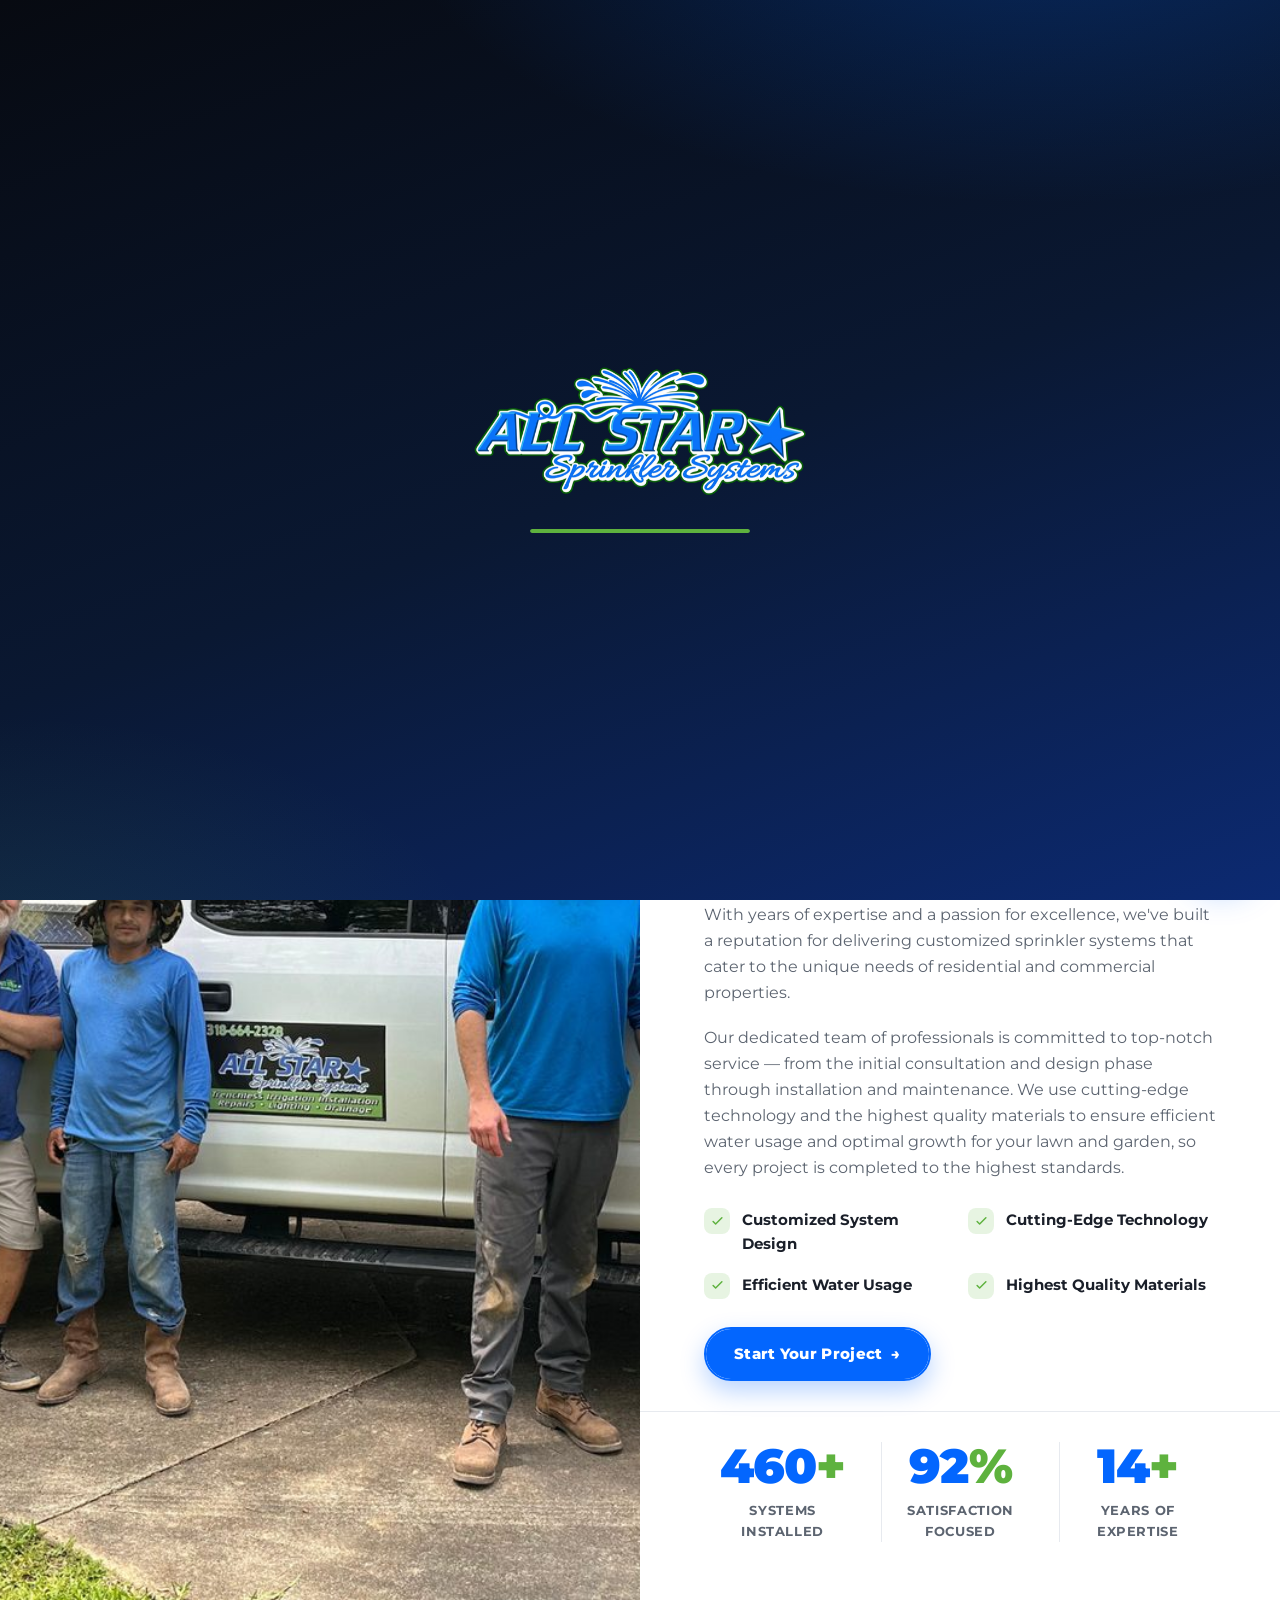
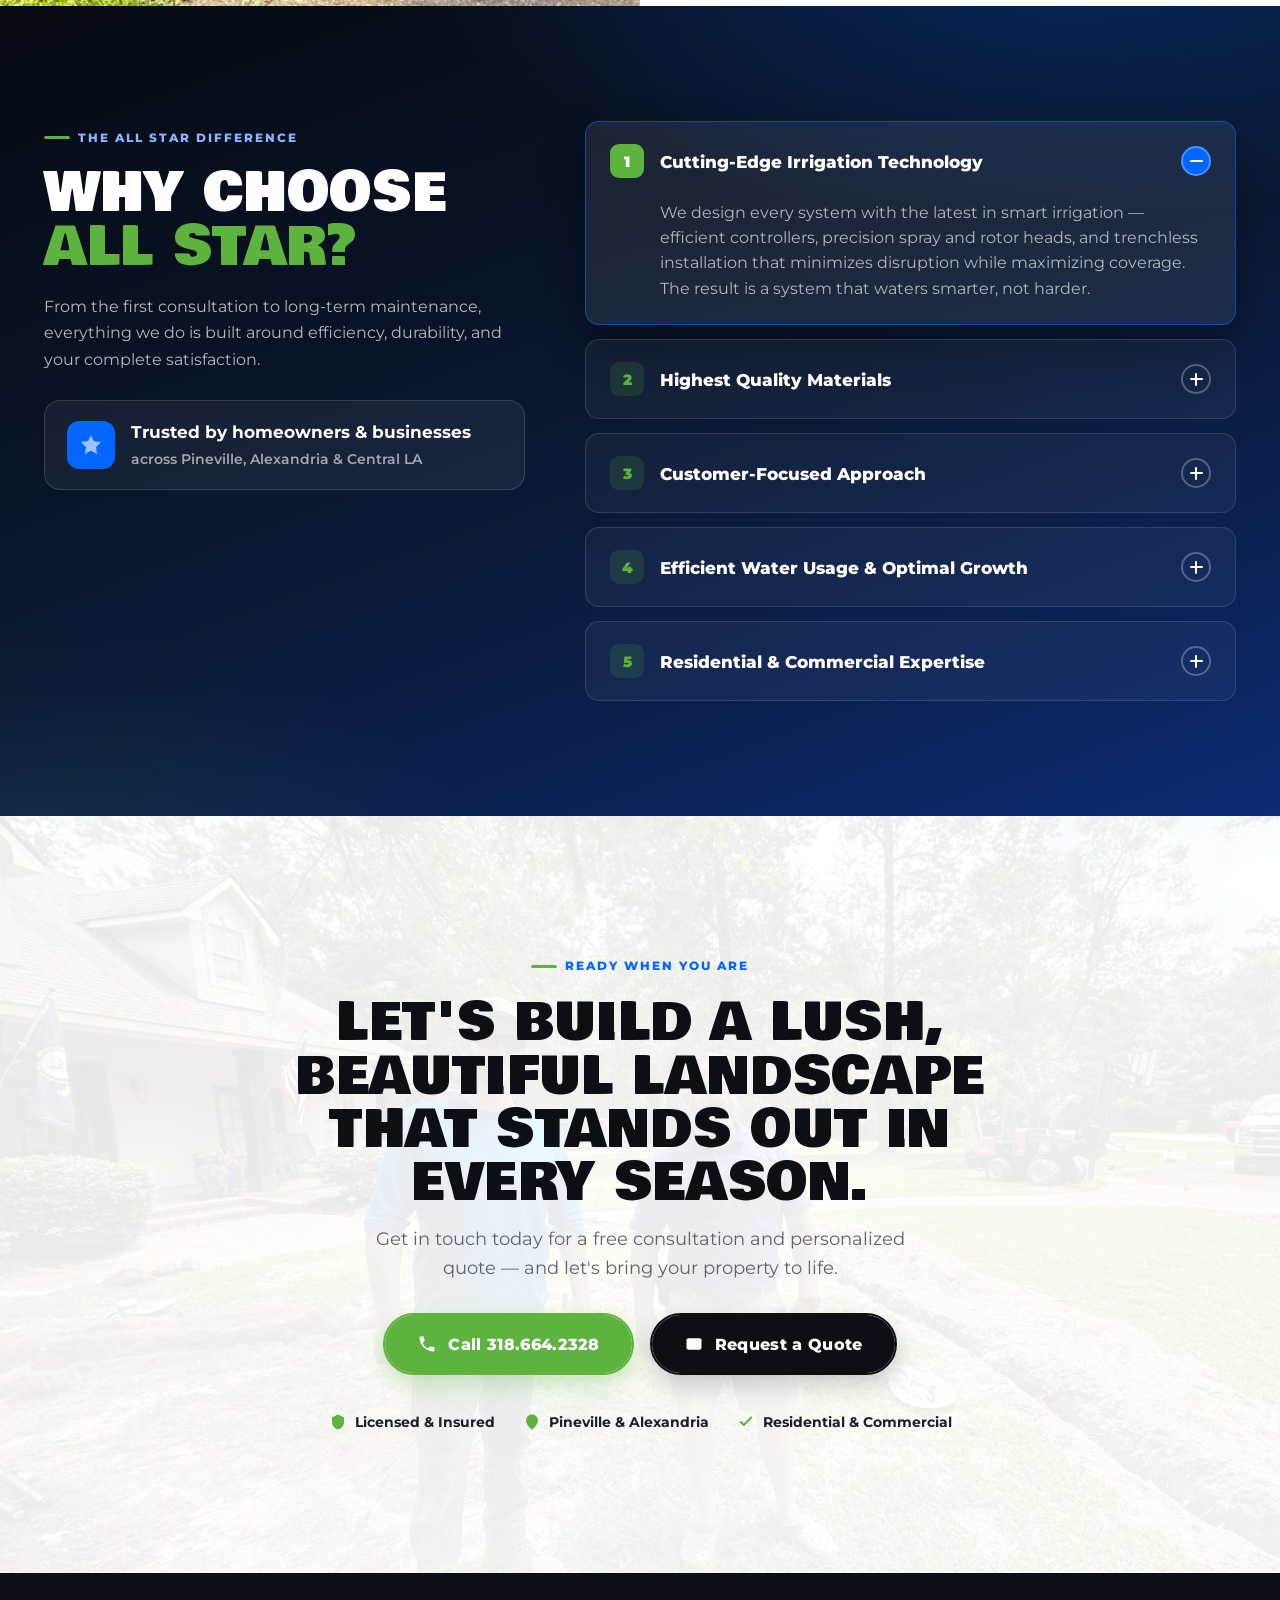
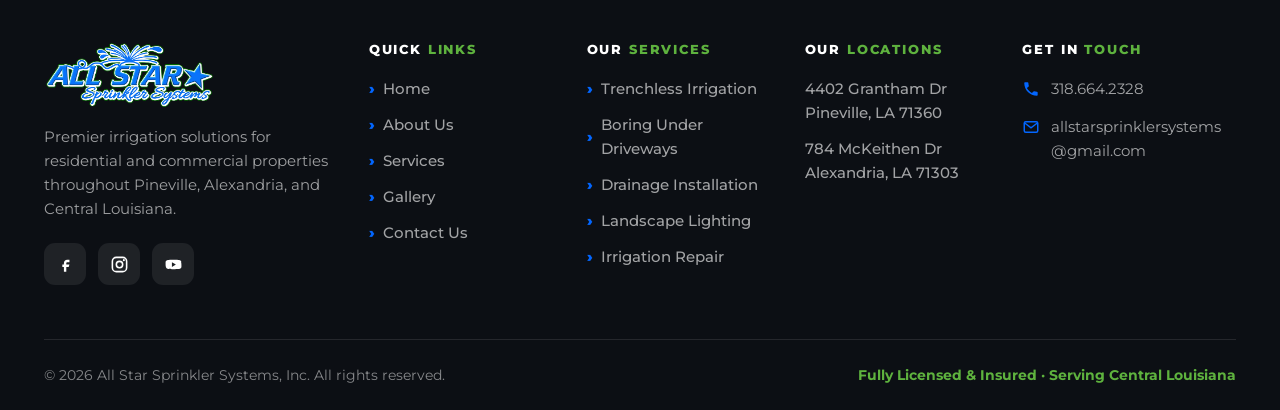
==== about.html @ b84631e8 "Split into multi-page site; add About, Gallery, Contact pages - Extract shared CSS/JS into styles.cs" ====
<!DOCTYPE html>
<html lang="en">
<head>
<script>document.documentElement.classList.add('js');try{var n=(performance.getEntriesByType&&performance.getEntriesByType('navigation')[0])||{};var t=n.type||'navigate';var s=sessionStorage.getItem('asss_seen');sessionStorage.setItem('asss_seen','1');if(s&&t!=='reload'){document.documentElement.classList.add('no-preloader','entered');}}catch(e){}</script>
<meta charset="UTF-8">
<meta name="viewport" content="width=device-width, initial-scale=1.0">
<title>About Us | All Star Sprinkler Systems, Inc.</title>
<meta name="description" content="Learn about All Star Sprinkler Systems, Inc. — your trusted local partner for premier irrigation, drainage, and landscape lighting in Pineville & Alexandria, Louisiana.">
<link rel="preconnect" href="https://fonts.googleapis.com">
<link rel="preconnect" href="https://fonts.gstatic.com" crossorigin>
<link href="https://fonts.googleapis.com/css2?family=Bowlby+One&family=Montserrat:ital,wght@0,400;0,500;0,600;0,700;0,800;0,900&display=swap" rel="stylesheet">
<link rel="stylesheet" href="styles.css">
</head>
<body>

<!-- ========================= PRELOADER ========================= -->
<div class="preloader" id="preloader" role="status" aria-label="Loading">
  <img src="images/logo.png" alt="All Star Sprinkler Systems" class="preloader-logo">
  <div class="preloader-bar" aria-hidden="true"><span></span></div>
</div>

<!-- ========================= HEADER ========================= -->
<header id="header">
  <!-- Utility top bar -->
  <div class="topbar">
    <div class="topbar-inner">
      <a href="index.html#faqs" class="tb-link">FAQs</a>
      <a href="contact.html" class="tb-link">Request a Quote</a>
      <a href="contact.html" class="tb-link">Contact</a>
      <span class="tb-sep"></span>
      <a href="mailto:allstarsprinklersystems@gmail.com" class="tb-mail">
        <svg viewBox="0 0 24 24" fill="none" aria-hidden="true"><rect x="3" y="5" width="18" height="14" rx="2" stroke="currentColor" stroke-width="2"/><path d="m4 7 8 6 8-6" stroke="currentColor" stroke-width="2" stroke-linecap="round"/></svg>
        Email Us
      </a>
      <a href="tel:13186642328" class="tb-phone">
        <svg viewBox="0 0 24 24" fill="none" aria-hidden="true"><path d="M6.6 10.8c1.4 2.8 3.8 5.1 6.6 6.6l2.2-2.2c.3-.3.7-.4 1-.2 1.1.4 2.3.6 3.5.6.6 0 1 .4 1 1V20c0 .6-.4 1-1 1C10.6 21 3 13.4 3 4c0-.6.4-1 1-1h3.5c.6 0 1 .4 1 1 0 1.2.2 2.4.6 3.5.1.4 0 .8-.2 1l-2.3 2.3Z" fill="currentColor"/></svg>
        318.664.2328
      </a>
    </div>
  </div>
  <!-- Main nav bar -->
  <div class="nav">
    <a href="/" class="logo" aria-label="All Star Sprinkler Systems home">
      <img src="images/logo.png" alt="All Star Sprinkler Systems, Inc." class="logo-img">
    </a>
    <nav class="center" id="primaryNav">
      <div class="nav-panel-head">
        <img src="images/logo.png" class="np-logo" alt="All Star Sprinkler Systems, Inc.">
        <button class="nav-close" id="navClose" aria-label="Close menu">
          <svg viewBox="0 0 24 24" fill="none"><path d="M6 6l12 12M18 6 6 18" stroke="currentColor" stroke-width="2.4" stroke-linecap="round"/></svg>
        </button>
      </div>
      <a href="/">Home</a>
      <a href="about.html" class="active">About Us</a>
      <div class="has-dropdown">
        <a href="index.html#services" class="drop-toggle">Services
          <svg class="chev" viewBox="0 0 24 24" fill="none" aria-hidden="true"><path d="m6 9 6 6 6-6" stroke="currentColor" stroke-width="2.4" stroke-linecap="round" stroke-linejoin="round"/></svg>
        </a>
        <!-- Full-width mega menu -->
        <div class="mega">
          <div class="mega-inner">
            <div class="mega-intro">
              <span class="mega-eyebrow">Our Services</span>
              <h4>Complete irrigation &amp; landscape solutions</h4>
              <p>Trenchless installs, drainage, lighting, and repairs — designed, installed, and maintained by one dedicated local team.</p>
              <a href="contact.html" class="btn btn-green">Get a Free Quote <span class="arrow">→</span></a>
              <div class="mega-trust">
                <span><svg viewBox="0 0 24 24" fill="none"><path d="M12 2 4 6v6c0 5 3.4 8.5 8 10 4.6-1.5 8-5 8-10V6l-8-4Z" fill="currentColor"/><path d="m9 12 2 2 4-4" stroke="#fff" stroke-width="2" stroke-linecap="round" stroke-linejoin="round"/></svg> Fully Licensed &amp; Insured</span>
                <span><svg viewBox="0 0 24 24" fill="none"><path d="m5 12 4 4 10-10" stroke="currentColor" stroke-width="2.6" stroke-linecap="round" stroke-linejoin="round"/></svg> Residential &amp; Commercial</span>
              </div>
            </div>
            <div class="mega-list">
              <a class="mega-item is-active" href="index.html#svc-boring" data-i="0">
                <span class="mi-ic"><svg viewBox="0 0 24 24" fill="none"><path d="M3 12h4l2-7 3 14 2-7h7" stroke="currentColor" stroke-width="2.2" stroke-linecap="round" stroke-linejoin="round"/></svg></span>
                <span class="mi-tx"><b>Boring Under Sidewalks / Driveways</b><small>Directional boring beneath hardscapes</small></span>
                <span class="mi-go">→</span>
              </a>
              <a class="mega-item" href="index.html#svc-drainage" data-i="1">
                <span class="mi-ic"><svg viewBox="0 0 24 24" fill="none"><path d="M4 14c0-3 3-5 8-12 5 7 8 9 8 12a8 8 0 0 1-16 0Z" fill="currentColor"/></svg></span>
                <span class="mi-tx"><b>Drainage Installation</b><small>French drains &amp; surface drainage</small></span>
                <span class="mi-go">→</span>
              </a>
              <a class="mega-item" href="index.html#svc-lighting" data-i="2">
                <span class="mi-ic"><svg viewBox="0 0 24 24" fill="none"><circle cx="12" cy="12" r="4" fill="currentColor"/><path d="M12 2v3M12 19v3M2 12h3M19 12h3M5 5l2 2M17 17l2 2M19 5l-2 2M7 17l-2 2" stroke="currentColor" stroke-width="2" stroke-linecap="round"/></svg></span>
                <span class="mi-tx"><b>Landscape Lighting</b><small>Elegant, energy-efficient lighting</small></span>
                <span class="mi-go">→</span>
              </a>
              <a class="mega-item" href="index.html#svc-trenchless" data-i="3">
                <span class="mi-ic"><svg viewBox="0 0 24 24" fill="none"><path d="M12 2c-.6 0-1 .4-1.2.9C9 8.5 4 10.5 4 15.5 4 19.6 7.6 23 12 23s8-3.4 8-7.5C20 10.5 15 8.5 13.2 2.9 13 2.4 12.6 2 12 2Z" fill="currentColor"/></svg></span>
                <span class="mi-tx"><b>Irrigation Installation — Trenchless</b><small>Full sprinkler systems, minimal disruption</small></span>
                <span class="mi-go">→</span>
              </a>
              <a class="mega-item" href="index.html#svc-repair" data-i="4">
                <span class="mi-ic"><svg viewBox="0 0 24 24" fill="none"><path d="M14.7 6.3a4 4 0 0 0-5.6 5.6l-6 6 1.4 1.4 6-6a4 4 0 0 0 5.6-5.6l-2.5 2.5-1.9-1.9 2.5-2.5Z" fill="currentColor"/><path d="m15 15 5 5" stroke="currentColor" stroke-width="2" stroke-linecap="round"/></svg></span>
                <span class="mi-tx"><b>Irrigation Repair</b><small>Leaks, heads, controllers &amp; coverage</small></span>
                <span class="mi-go">→</span>
              </a>
            </div>
            <div class="mega-media">
              <a class="mega-card is-active" href="index.html#svc-boring" data-i="0"><img src="images/15.jpg" alt="Directional boring machine at work" loading="lazy"><span class="mm-cap"><b>Boring Under Sidewalks / Driveways</b><span>View service →</span></span></a>
              <a class="mega-card" href="index.html#svc-drainage" data-i="1"><img src="images/7.jpg" alt="Drainage line installation" loading="lazy"><span class="mm-cap"><b>Drainage Installation</b><span>View service →</span></span></a>
              <a class="mega-card" href="index.html#svc-lighting" data-i="2"><img src="images/9.jpg" alt="Finished landscape" loading="lazy"><span class="mm-cap"><b>Landscape Lighting</b><span>View service →</span></span></a>
              <a class="mega-card" href="index.html#svc-trenchless" data-i="3"><img src="images/13.jpg" alt="Trenchless irrigation install" loading="lazy"><span class="mm-cap"><b>Irrigation Installation — Trenchless</b><span>View service →</span></span></a>
              <a class="mega-card" href="index.html#svc-repair" data-i="4"><img src="images/1.jpg" alt="Irrigation system repair" loading="lazy"><span class="mm-cap"><b>Irrigation Repair</b><span>View service →</span></span></a>
            </div>
          </div>
        </div>
      </div>
      <a href="gallery.html">Gallery</a>
      <a href="contact.html">Contact Us</a>
      <a href="contact.html" class="nav-menu-cta">Get a Quote →</a>
    </nav>
    <div class="nav-cta">
      <a href="https://www.facebook.com/" target="_blank" rel="noopener" class="nav-mini nav-mini-fb" aria-label="Facebook">
        <svg viewBox="0 0 24 24" fill="currentColor"><path d="M14 9h3V6h-3c-2.2 0-4 1.8-4 4v2H8v3h2v6h3v-6h3l1-3h-4v-2c0-.6.4-1 1-1Z"/></svg>
      </a>
      <a href="contact.html" class="btn btn-green">Get a Quote</a>
      <button class="burger" id="burger" aria-label="Toggle menu"><span></span><span></span><span></span></button>
    </div>
  </div>
  <div class="nav-overlay" id="navOverlay" aria-hidden="true"></div>
</header>


<!-- ========================= PAGE HERO ========================= -->
<section class="page-hero">
  <div class="wrap">
    <span class="hero-eyebrow">Who We Are</span>
    <h1>ABOUT ALL STAR</h1>
    <p>Your trusted local partner for premier irrigation, drainage, and landscape lighting across Central Louisiana.</p>
  </div>
</section>

<!-- ========================= STORY ========================= -->
<section class="about" id="about">
  <div class="about-split">
    <div class="about-media reveal">
      <img src="images/2-2.jpg" alt="The All Star Sprinkler Systems team and service truck">
    </div>
    <div class="about-copy reveal">
      <span class="eyebrow">Our Story</span>
      <h2>Built on expertise, driven by a passion for excellence</h2>
      <p>Welcome to <strong>All Star Sprinkler Systems, Inc.</strong>, your trusted partner for premier irrigation solutions in Pineville, Louisiana. With years of expertise and a passion for excellence, we've built a reputation for delivering customized sprinkler systems that cater to the unique needs of residential and commercial properties.</p>
      <p>Our dedicated team of professionals is committed to top-notch service — from the initial consultation and design phase through installation and maintenance. We use cutting-edge technology and the highest quality materials to ensure efficient water usage and optimal growth for your lawn and garden, so every project is completed to the highest standards.</p>
      <div class="about-feats">
        <div class="f"><span class="ck"><svg viewBox="0 0 24 24" fill="none"><path d="m5 12 4 4 10-10" stroke="currentColor" stroke-width="2.4" stroke-linecap="round" stroke-linejoin="round"/></svg></span><span>Customized System Design</span></div>
        <div class="f"><span class="ck"><svg viewBox="0 0 24 24" fill="none"><path d="m5 12 4 4 10-10" stroke="currentColor" stroke-width="2.4" stroke-linecap="round" stroke-linejoin="round"/></svg></span><span>Cutting-Edge Technology</span></div>
        <div class="f"><span class="ck"><svg viewBox="0 0 24 24" fill="none"><path d="m5 12 4 4 10-10" stroke="currentColor" stroke-width="2.4" stroke-linecap="round" stroke-linejoin="round"/></svg></span><span>Efficient Water Usage</span></div>
        <div class="f"><span class="ck"><svg viewBox="0 0 24 24" fill="none"><path d="m5 12 4 4 10-10" stroke="currentColor" stroke-width="2.4" stroke-linecap="round" stroke-linejoin="round"/></svg></span><span>Highest Quality Materials</span></div>
      </div>
      <a href="contact.html" class="btn btn-blue">Start Your Project <span class="arrow">→</span></a>
    </div>
    <div class="about-stats reveal">
      <div class="stat"><div class="n" data-count="500"><span>+</span></div><div class="l">Systems Installed</div></div>
      <div class="stat"><div class="n" data-count="100"><span>%</span></div><div class="l">Satisfaction Focused</div></div>
      <div class="stat"><div class="n" data-count="15"><span>+</span></div><div class="l">Years of Expertise</div></div>
    </div>
  </div>
</section>

<!-- ========================= WHY CHOOSE US ========================= -->
<section class="why section-dark" id="faqs">
  <div class="wrap why-grid">
    <div class="why-left reveal">
      <span class="eyebrow">The All Star Difference</span>
      <h2>WHY CHOOSE <span class="hl">ALL STAR?</span></h2>
      <p>From the first consultation to long-term maintenance, everything we do is built around efficiency, durability, and your complete satisfaction.</p>
      <div class="why-badge">
        <span class="ic" aria-hidden="true"><svg viewBox="0 0 24 24" fill="none"><path d="m12 2 2.9 6.3L22 9.3l-5 4.9 1.2 7L12 17.8 5.8 21l1.2-7-5-4.9 7.1-1L12 2Z" fill="currentColor"/></svg></span>
        <div><b>Trusted by homeowners &amp; businesses</b><span>across Pineville, Alexandria &amp; Central LA</span></div>
      </div>
    </div>
    <div class="acc">
      <div class="acc-item active">
        <button class="acc-q"><span class="qn">1</span> Cutting-Edge Irrigation Technology <span class="plus" aria-hidden="true"></span></button>
        <div class="acc-a"><div class="acc-a-inner">We design every system with the latest in smart irrigation — efficient controllers, precision spray and rotor heads, and trenchless installation that minimizes disruption while maximizing coverage. The result is a system that waters smarter, not harder.</div></div>
      </div>
      <div class="acc-item">
        <button class="acc-q"><span class="qn">2</span> Highest Quality Materials <span class="plus" aria-hidden="true"></span></button>
        <div class="acc-a"><div class="acc-a-inner">We never cut corners on components. From durable piping to commercial-grade heads and valves, we use only the highest quality materials so your system delivers reliable, efficient performance season after season.</div></div>
      </div>
      <div class="acc-item">
        <button class="acc-q"><span class="qn">3</span> Customer-Focused Approach <span class="plus" aria-hidden="true"></span></button>
        <div class="acc-a"><div class="acc-a-inner">Our customer-focused approach guarantees every project is completed to the highest standards. We listen first, design around your property's unique needs, and stay with you from consultation and design through installation and ongoing maintenance.</div></div>
      </div>
      <div class="acc-item">
        <button class="acc-q"><span class="qn">4</span> Efficient Water Usage &amp; Optimal Growth <span class="plus" aria-hidden="true"></span></button>
        <div class="acc-a"><div class="acc-a-inner">A healthy, vibrant landscape starts with water delivered exactly where and when it's needed. Our designs optimize water usage to promote optimal growth for your lawn and garden — saving water and keeping your landscape lush.</div></div>
      </div>
      <div class="acc-item">
        <button class="acc-q"><span class="qn">5</span> Residential &amp; Commercial Expertise <span class="plus" aria-hidden="true"></span></button>
        <div class="acc-a"><div class="acc-a-inner">Whether it's a backyard or a large commercial property, our team has the experience to scale. We deliver customized sprinkler systems built to the unique demands of each project, large or small.</div></div>
      </div>
    </div>
  </div>
</section>

<!-- ========================= CTA ========================= -->
<section class="cta" id="contact">
  <div class="wrap">
    <div class="cta-inner reveal">
      <span class="eyebrow">Ready When You Are</span>
      <h2>Let's build a lush, beautiful landscape that stands out in every season.</h2>
      <p>Get in touch today for a free consultation and personalized quote — and let's bring your property to life.</p>
      <div class="cta-actions">
        <a href="tel:13186642328" class="btn btn-green btn-lg">
          <svg viewBox="0 0 24 24" fill="none" aria-hidden="true"><path d="M6.6 10.8c1.4 2.8 3.8 5.1 6.6 6.6l2.2-2.2c.3-.3.7-.4 1-.2 1.1.4 2.3.6 3.5.6.6 0 1 .4 1 1V20c0 .6-.4 1-1 1C10.6 21 3 13.4 3 4c0-.6.4-1 1-1h3.5c.6 0 1 .4 1 1 0 1.2.2 2.4.6 3.5.1.4 0 .8-.2 1l-2.3 2.3Z" fill="currentColor"/></svg>
          Call 318.664.2328
        </a>
        <a href="contact.html" class="btn btn-dark btn-lg">
          <svg viewBox="0 0 24 24" fill="none" aria-hidden="true"><rect x="3" y="5" width="18" height="14" rx="2.5" fill="currentColor"/><path d="m4 7 8 6 8-6" stroke="#fff" stroke-width="1.8" stroke-linecap="round" stroke-linejoin="round"/></svg>
          Request a Quote
        </a>
      </div>
      <div class="cta-trust">
        <span><svg viewBox="0 0 24 24" fill="none"><path d="M12 2 4 6v6c0 5 3.4 8.5 8 10 4.6-1.5 8-5 8-10V6l-8-4Z" fill="currentColor"/></svg> Licensed &amp; Insured</span>
        <span><svg viewBox="0 0 24 24" fill="none"><path d="M12 2C7.6 2 4 5.6 4 10c0 5.5 7 11.5 7.3 11.8.4.3.9.3 1.3 0C13 21.5 20 15.5 20 10c0-4.4-3.6-8-8-8Z" fill="currentColor"/></svg> Pineville &amp; Alexandria</span>
        <span><svg viewBox="0 0 24 24" fill="none"><path d="m5 12 4 4 10-10" stroke="currentColor" stroke-width="2.6" stroke-linecap="round" stroke-linejoin="round"/></svg> Residential &amp; Commercial</span>
      </div>
    </div>
  </div>
</section>


<!-- ========================= FOOTER ========================= -->
<footer>
  <div class="wrap">
    <div class="foot-grid">
      <div class="foot-brand">
        <a href="/" class="logo">
          <img src="images/logo.png" alt="All Star Sprinkler Systems, Inc." class="logo-img">
        </a>
        <p>Premier irrigation solutions for residential and commercial properties throughout Pineville, Alexandria, and Central Louisiana.</p>
        <div class="foot-social">
          <a href="https://www.facebook.com/" target="_blank" rel="noopener" aria-label="Facebook"><svg viewBox="0 0 24 24" fill="currentColor"><path d="M14 9h3V6h-3c-2.2 0-4 1.8-4 4v2H8v3h2v6h3v-6h3l1-3h-4v-2c0-.6.4-1 1-1Z"/></svg></a>
          <a href="index.html#" aria-label="Instagram"><svg viewBox="0 0 24 24" fill="none"><rect x="3" y="3" width="18" height="18" rx="5" stroke="currentColor" stroke-width="2"/><circle cx="12" cy="12" r="4" stroke="currentColor" stroke-width="2"/><circle cx="17.5" cy="6.5" r="1.3" fill="currentColor"/></svg></a>
          <a href="index.html#" aria-label="YouTube"><svg viewBox="0 0 24 24" fill="currentColor"><path d="M22 8.5a3 3 0 0 0-2-2C18 6 12 6 12 6s-6 0-8 .5a3 3 0 0 0-2 2C2 10 2 12 2 12s0 2 .5 3.5a3 3 0 0 0 2 2C6 18 12 18 12 18s6 0 8-.5a3 3 0 0 0 2-2C22 14 22 12 22 12s0-2-.5-3.5ZM10 15V9l5 3-5 3Z"/></svg></a>
        </div>
      </div>
      <div>
        <h4>Quick <span>Links</span></h4>
        <nav class="foot-links">
          <a href="/">Home</a>
          <a href="about.html">About Us</a>
          <a href="index.html#services">Services</a>
          <a href="gallery.html">Gallery</a>
          <a href="contact.html">Contact Us</a>
        </nav>
      </div>
      <div>
        <h4>Our <span>Services</span></h4>
        <nav class="foot-links">
          <a href="index.html#services">Trenchless Irrigation</a>
          <a href="index.html#services">Boring Under Driveways</a>
          <a href="index.html#services">Drainage Installation</a>
          <a href="index.html#services">Landscape Lighting</a>
          <a href="index.html#services">Irrigation Repair</a>
        </nav>
      </div>
      <div>
        <h4>Our <span>Locations</span></h4>
        <ul class="foot-links">
          <li>4402 Grantham Dr<br>Pineville, LA 71360</li>
          <li>784 McKeithen Dr<br>Alexandria, LA 71303</li>
        </ul>
      </div>
      <div>
        <h4>Get In <span>Touch</span></h4>
        <ul class="foot-contact">
          <li><svg viewBox="0 0 24 24" fill="none"><path d="M6.6 10.8c1.4 2.8 3.8 5.1 6.6 6.6l2.2-2.2c.3-.3.7-.4 1-.2 1.1.4 2.3.6 3.5.6.6 0 1 .4 1 1V20c0 .6-.4 1-1 1C10.6 21 3 13.4 3 4c0-.6.4-1 1-1h3.5c.6 0 1 .4 1 1 0 1.2.2 2.4.6 3.5.1.4 0 .8-.2 1l-2.3 2.3Z" fill="currentColor"/></svg><a href="tel:13186642328">318.664.2328</a></li>
          <li><svg viewBox="0 0 24 24" fill="none"><rect x="3" y="5" width="18" height="14" rx="2" stroke="currentColor" stroke-width="2"/><path d="m4 7 8 6 8-6" stroke="currentColor" stroke-width="2" stroke-linecap="round"/></svg><a href="mailto:allstarsprinklersystems@gmail.com" style="word-break:break-word">allstarsprinklersystems@gmail.com</a></li>
        </ul>
      </div>
    </div>
    <div class="foot-bottom">
      <p>© <span id="year"></span> All Star Sprinkler Systems, Inc. All rights reserved.</p>
      <p class="lic">Fully Licensed &amp; Insured · Serving Central Louisiana</p>
    </div>
  </div>
</footer>

<!-- ========================= DESKTOP FLOATING CONTACT ========================= -->
<div class="fab-wrap" id="fabWrap">
  <div class="fab-panel" id="fabPanel" role="dialog" aria-label="Contact us">
    <div class="fab-head">
      <div><b>Get in touch</b><span>We'll get right back to you</span></div>
      <button class="fab-close" id="fabClose" aria-label="Close"><svg viewBox="0 0 24 24" fill="none"><path d="M6 6l12 12M18 6L6 18" stroke="currentColor" stroke-width="2.4" stroke-linecap="round"/></svg></button>
    </div>
    <div class="fab-body">
      <a href="tel:13186642328" class="btn btn-green fab-call">
        <svg viewBox="0 0 24 24" fill="none"><path d="M6.6 10.8c1.4 2.8 3.8 5.1 6.6 6.6l2.2-2.2c.3-.3.7-.4 1-.2 1.1.4 2.3.6 3.5.6.6 0 1 .4 1 1V20c0 .6-.4 1-1 1C10.6 21 3 13.4 3 4c0-.6.4-1 1-1h3.5c.6 0 1 .4 1 1 0 1.2.2 2.4.6 3.5.1.4 0 .8-.2 1l-2.3 2.3Z" fill="currentColor"/></svg>
        Call Now · 318.664.2328
      </a>
      <div class="fab-or"><span>or send a message</span></div>
      <form class="fab-form" id="fabForm" onsubmit="return fabSubmit(event)">
        <input type="text" name="name" placeholder="Your name" aria-label="Your name" required>
        <input type="tel" name="phone" placeholder="Phone number" aria-label="Phone number" required>
        <textarea name="msg" rows="3" placeholder="How can we help?" aria-label="Message"></textarea>
        <button type="submit" class="btn btn-blue">Send Message <span class="arrow">→</span></button>
      </form>
    </div>
  </div>
  <button class="fab-toggle" id="fabToggle" aria-label="Open contact options" aria-expanded="false">
    <svg class="ic-msg" viewBox="0 0 24 24" fill="none"><path d="M4 5h16c.6 0 1 .4 1 1v10c0 .6-.4 1-1 1H8l-4 4V6c0-.6.4-1 1-1Z" fill="currentColor"/><circle cx="9" cy="11" r="1.3" fill="#fff"/><circle cx="13" cy="11" r="1.3" fill="#fff"/><circle cx="17" cy="11" r="1.3" fill="#fff"/></svg>
    <svg class="ic-close" viewBox="0 0 24 24" fill="none"><path d="M6 6l12 12M18 6L6 18" stroke="currentColor" stroke-width="2.6" stroke-linecap="round"/></svg>
  </button>
</div>


<!-- ========================= MOBILE STICKY ACTION BAR ========================= -->
<nav class="mobile-bar" id="mobileBar" aria-label="Quick actions">
  <a class="call" href="tel:13186642328">
    <svg viewBox="0 0 24 24" fill="none"><path d="M6.6 10.8c1.4 2.8 3.8 5.1 6.6 6.6l2.2-2.2c.3-.3.7-.4 1-.2 1.1.4 2.3.6 3.5.6.6 0 1 .4 1 1V20c0 .6-.4 1-1 1C10.6 21 3 13.4 3 4c0-.6.4-1 1-1h3.5c.6 0 1 .4 1 1 0 1.2.2 2.4.6 3.5.1.4 0 .8-.2 1l-2.3 2.3Z" fill="currentColor"/></svg>
    <span>Call</span>
  </a>
  <a href="contact.html">
    <svg viewBox="0 0 24 24" fill="none"><path d="M4 5h16c.6 0 1 .4 1 1v10c0 .6-.4 1-1 1H8l-4 4V6c0-.6.4-1 1-1Z" fill="currentColor"/></svg>
    <span>Message</span>
  </a>
  <a href="https://www.google.com/maps/dir/?api=1&destination=4402%20Grantham%20Dr%2C%20Pineville%2C%20LA%2071360" target="_blank" rel="noopener">
    <svg viewBox="0 0 24 24" fill="none"><path d="M21.4 11.3 12.7 2.6a1 1 0 0 0-1.4 0L2.6 11.3a1 1 0 0 0 0 1.4l8.7 8.7a1 1 0 0 0 1.4 0l8.7-8.7a1 1 0 0 0 0-1.4Z" fill="currentColor"/><path d="m10 14 1-3 4-1-1 3-4 1Z" fill="#fff"/></svg>
    <span>Directions</span>
  </a>
  <a href="index.html#services">
    <svg viewBox="0 0 24 24" fill="none"><rect x="3" y="3" width="7" height="7" rx="1.6" fill="currentColor"/><rect x="14" y="3" width="7" height="7" rx="1.6" fill="currentColor"/><rect x="3" y="14" width="7" height="7" rx="1.6" fill="currentColor"/><rect x="14" y="14" width="7" height="7" rx="1.6" fill="currentColor"/></svg>
    <span>Services</span>
  </a>
</nav>

<script src="main.js"></script>
</body>
</html>
---- styles.css ----
/* ============================================================
     ALL STAR SPRINKLER SYSTEMS — Brand
     White BG · Black text · #0366fe (blue/water/trust) · #5eb23e (green/CTA)
  ============================================================ */
  :root{
    --blue:#0366fe;
    --blue-dark:#024fce;
    --green:#5eb23e;
    --green-dark:#4c9531;
    --black:#0c0f14;
    --ink:#1a1f29;
    --gray:#5c6470;
    --line:#e7eaef;
    --soft:#f4f7fb;
    --white:#ffffff;
    --shadow-sm:0 4px 14px rgba(12,15,20,.06);
    --shadow-md:0 14px 40px rgba(12,15,20,.12);
    --shadow-lg:0 28px 70px rgba(3,102,254,.18);
    --r:16px;
    --maxw:1240px;
    --ease:cubic-bezier(.16,.84,.44,1);
    /* Title/display face. Swap 'Bowlby One' for 'ZDS Display' here if you license it from varsitytype.com */
    --display:'Bowlby One','Montserrat',sans-serif;
  }
  *{margin:0;padding:0;box-sizing:border-box}
  html{scroll-behavior:smooth;-webkit-text-size-adjust:100%}
  body{
    font-family:'Montserrat',system-ui,-apple-system,Segoe UI,Roboto,sans-serif;
    color:var(--ink);background:var(--white);line-height:1.6;
    overflow-x:hidden;
  }
  img{max-width:100%;display:block}
  a{text-decoration:none;color:inherit}
  .wrap{max-width:var(--maxw);margin:0 auto;padding:0 24px}
  section{position:relative}
  section[id],.svc[id]{scroll-margin-top:96px}
  h1,h2,h3,h4{line-height:1.05;letter-spacing:-.02em;color:var(--black);font-weight:900}
  /* Weed Man-style heavy display titles (free Anton stand-in for the licensed ZDS Display) */
  h1,h2,h3{font-family:var(--display);font-weight:400;letter-spacing:.012em;line-height:1.02}
  .eyebrow{
    display:inline-flex;align-items:center;gap:8px;font-weight:800;font-size:.78rem;
    letter-spacing:.16em;text-transform:uppercase;color:var(--blue);
  }
  .eyebrow::before{content:"";width:26px;height:3px;border-radius:3px;background:var(--green)}

  /* ---------- Buttons ---------- */
  .btn{
    position:relative;overflow:hidden;isolation:isolate;
    display:inline-flex;align-items:center;justify-content:center;gap:9px;
    font-weight:800;font-size:.95rem;letter-spacing:.02em;cursor:pointer;
    border-radius:999px;padding:13px 28px;border:2px solid transparent;background:transparent;
    transition:color .35s var(--ease),border-color .35s var(--ease),transform .3s var(--ease),box-shadow .3s var(--ease);
    white-space:nowrap;
  }
  /* the swiping fill layer sits behind the label */
  .btn::before{content:"";position:absolute;inset:0;z-index:-1;transition:transform .45s var(--ease)}
  .btn:hover{transform:translateY(-3px)}
  .btn .arrow{transition:transform .3s var(--ease)}
  .btn:hover .arrow{transform:translateX(4px)}
  /* filled → outline on hover: the color swipes out to the right, the border stays */
  .btn-green{color:#fff;border-color:var(--green);box-shadow:0 10px 24px rgba(94,178,62,.3)}
  .btn-green::before{background:var(--green)}
  .btn-green:hover{color:var(--green);box-shadow:0 12px 26px rgba(94,178,62,.18)}
  .btn-green:hover::before{transform:translateX(101%)}
  .btn-blue{color:#fff;border-color:var(--blue);box-shadow:0 10px 24px rgba(3,102,254,.28)}
  .btn-blue::before{background:var(--blue)}
  .btn-blue:hover{color:var(--blue);box-shadow:0 12px 26px rgba(3,102,254,.18)}
  .btn-blue:hover::before{transform:translateX(101%)}
  .btn-dark{color:#fff;border-color:var(--black);box-shadow:0 10px 24px rgba(12,15,20,.2)}
  .btn-dark::before{background:var(--black)}
  .btn-dark:hover{color:var(--black);box-shadow:0 12px 26px rgba(12,15,20,.16)}
  .btn-dark:hover::before{transform:translateX(101%)}
  /* outline → filled on hover: the color swipes in from the left */
  .btn-ghost{color:#fff;border-color:rgba(255,255,255,.75)}
  .btn-ghost::before{background:#fff;transform:translateX(-101%)}
  .btn-ghost:hover{color:var(--black);border-color:#fff}
  .btn-ghost:hover::before{transform:translateX(0)}

  /* ============================================================ HEADER */
  header{
    position:sticky;top:0;z-index:1000;background:#fff;border-bottom:1px solid transparent;
    transition:box-shadow .35s var(--ease),border-color .35s;will-change:box-shadow;
  }
  header.scrolled{box-shadow:0 8px 30px rgba(12,15,20,.1);border-color:var(--line)}
  /* shrink-on-scroll: collapse the top bar (only layout change) and shrink the logo with a
     composited transform — avoids animating multiple heights (which reflows the page and stutters) */
  header.scrolled .topbar{height:0;opacity:0}
  header.scrolled .nav .logo{transform:translateY(0) scale(.82)}
  /* suppress all header transitions on first paint so nothing animates on load/refresh */
  header.no-anim,header.no-anim *{transition:none !important}
  /* Utility top bar (white, with a centered 3/4-width divider beneath it) */
  .topbar{position:relative;background:#fff;color:var(--ink);height:46px;overflow:hidden;transition:height .32s var(--ease),opacity .28s var(--ease)}
  .topbar::after{content:"";position:absolute;left:25%;right:0;bottom:0;height:1px;background:var(--line)}
  .topbar-inner{max-width:100%;padding:0 40px;height:46px;display:flex;align-items:center;justify-content:flex-end;gap:22px}
  .topbar a{display:inline-flex;align-items:center;gap:7px;font-size:.82rem;font-weight:700;color:var(--gray);transition:color .2s}
  .topbar a svg{width:15px;height:15px}
  .topbar a:hover{color:var(--blue)}
  .topbar .tb-phone{color:var(--black);font-weight:800}
  .topbar .tb-phone svg{color:var(--blue)}
  .topbar .tb-sep{width:1px;height:18px;background:var(--line)}
  .nav{display:flex;align-items:center;justify-content:space-between;height:82px;gap:20px;width:100%;max-width:100%;padding:0 40px;transition:height .32s var(--ease)}
  .logo{display:flex;align-items:center;gap:11px;font-weight:900;font-size:1.18rem;color:var(--black);letter-spacing:-.02em;flex-shrink:0}
  .logo .mark{
    width:42px;height:42px;border-radius:12px;flex-shrink:0;
    background:linear-gradient(135deg,var(--blue),var(--green));
    display:grid;place-items:center;color:#fff;box-shadow:0 6px 16px rgba(3,102,254,.3);
    position:relative;overflow:hidden;
  }
  .logo .mark svg{width:24px;height:24px}
  .logo small{display:block;font-size:.62rem;font-weight:700;letter-spacing:.12em;color:var(--gray);text-transform:uppercase}
  .logo .stack{line-height:1.05}
  .logo{position:relative;z-index:6;transform-origin:left center;transition:transform .32s var(--ease)}
  .logo-img{height:88px;width:auto;display:block;transition:height .32s var(--ease)}
  /* big logo, vertically centered across the whole header (bleeds up over the top bar).
     translateY = half the top-bar height (46/2 ≈ 23px) so its center lands on the header's center */
  .nav .logo{transform:translateY(-23px)}
  footer .logo-img{height:64px;filter:none}
  nav.center{display:flex;gap:6px;margin:0 auto}
  nav.center a{
    position:relative;font-weight:700;font-size:.95rem;color:var(--ink);padding:10px 16px;border-radius:10px;
    transition:color .25s,background .25s;
  }
  nav.center a::after{
    content:"";position:absolute;left:16px;right:16px;bottom:4px;height:2.5px;border-radius:2px;
    background:var(--green);transform:scaleX(0);transform-origin:left;transition:transform .3s var(--ease);
  }
  nav.center a:hover{color:var(--blue)}
  nav.center a:hover::after{transform:scaleX(1)}
  /* active page/section gets a subtle background pill */
  nav.center a.active,nav.center .drop-toggle.active{background:rgba(3,102,254,.1);color:var(--blue)}
  nav.center a.active::after{display:none}
  /* Services trigger */
  .has-dropdown{position:static;display:flex;align-items:center}
  .drop-toggle{display:inline-flex;align-items:center;gap:5px}
  .drop-toggle .chev{width:14px;height:14px;transition:transform .3s var(--ease)}
  .has-dropdown:hover .drop-toggle{color:var(--blue)}
  .has-dropdown:hover .drop-toggle .chev{transform:rotate(180deg)}
  /* ---------- Full-width mega menu ---------- */
  .mega{
    position:absolute;top:100%;left:0;width:100%;background:#fff;
    border-top:3px solid;border-image:linear-gradient(90deg,var(--blue),var(--green)) 1;
    box-shadow:0 34px 60px rgba(12,15,20,.16);
    opacity:0;visibility:hidden;transform:translateY(12px);pointer-events:none;z-index:1090;
    transition:opacity .3s var(--ease),transform .3s var(--ease),visibility .3s;
  }
  .mega::before{content:"";position:absolute;top:-18px;left:0;right:0;height:18px}
  .has-dropdown:hover .mega{opacity:1;visibility:visible;transform:translateY(0);pointer-events:auto}
  .mega-inner{
    max-width:var(--maxw);margin:0 auto;padding:36px 40px;
    display:grid;grid-template-columns:.92fr 1.02fr 1fr;gap:46px;align-items:stretch;
  }
  .mega-intro{display:flex;flex-direction:column;gap:14px;padding-right:24px;border-right:1px solid var(--line)}
  .mega-eyebrow{display:flex;align-items:center;gap:9px;font-weight:800;font-size:.72rem;letter-spacing:.16em;text-transform:uppercase;color:var(--blue)}
  .mega-eyebrow::before{content:"";width:24px;height:3px;border-radius:3px;background:var(--green)}
  .mega-intro h4{font-size:1.55rem;line-height:1.12;color:var(--black);font-weight:900;letter-spacing:-.01em}
  .mega-intro p{font-size:.92rem;color:var(--gray);font-weight:500}
  .mega-intro .btn{align-self:flex-start;margin-top:2px;padding:12px 24px;font-size:.9rem}
  .mega-trust{display:flex;flex-direction:column;gap:10px;margin-top:auto;padding-top:14px}
  .mega-trust span{display:flex;align-items:center;gap:10px;font-size:.82rem;font-weight:700;color:var(--ink)}
  .mega-trust svg{width:20px;height:20px;color:var(--green);flex-shrink:0}
  .mega-list{display:flex;flex-direction:column;gap:4px}
  .mega .mega-item{
    display:flex;align-items:center;gap:15px;padding:13px 16px;border-radius:12px;
    color:var(--ink);white-space:normal;transition:background .22s,color .22s;
  }
  .mega .mega-item::after{display:none}
  .mega .mega-item .mi-ic{
    width:44px;height:44px;border-radius:12px;background:rgba(3,102,254,.1);color:var(--blue);
    display:grid;place-items:center;flex-shrink:0;transition:background .25s,color .25s,transform .25s;
  }
  .mega .mega-item .mi-ic svg{width:23px;height:23px}
  .mega .mega-item .mi-tx{display:flex;flex-direction:column;line-height:1.22;gap:1px}
  .mega .mega-item .mi-tx b{font-size:.98rem;font-weight:800;color:var(--black)}
  .mega .mega-item .mi-tx small{font-size:.8rem;color:var(--gray);font-weight:600}
  .mega .mega-item .mi-go{margin-left:auto;color:var(--green);font-weight:900;font-size:1.1rem;opacity:0;transform:translateX(-8px);transition:.25s var(--ease)}
  .mega .mega-item:hover,.mega .mega-item.is-active{background:var(--soft)}
  .mega .mega-item:hover .mi-ic,.mega .mega-item.is-active .mi-ic{background:var(--blue);color:#fff;transform:rotate(-5deg) scale(1.06)}
  .mega .mega-item:hover .mi-go,.mega .mega-item.is-active .mi-go{opacity:1;transform:none}
  .mega-media{position:relative;border-radius:16px;overflow:hidden;min-height:340px;background:var(--soft)}
  .mega .mega-card{position:absolute;inset:0;opacity:0;transform:scale(1.05);pointer-events:none;transition:opacity .45s var(--ease),transform .6s var(--ease)}
  .mega .mega-card::after{display:none}
  .mega .mega-card.is-active{opacity:1;transform:none;pointer-events:auto}
  .mega .mega-card img{position:absolute;inset:0;width:100%;height:100%;object-fit:cover}
  .mega .mega-card .mm-cap{
    position:absolute;left:0;right:0;bottom:0;padding:26px 24px 20px;display:flex;flex-direction:column;gap:3px;
    background:linear-gradient(0deg,rgba(8,12,20,.85),rgba(8,12,20,0));
  }
  .mega .mega-card .mm-cap b{color:#fff;font-size:1.14rem;font-weight:800}
  .mega .mega-card .mm-cap span{color:#cdeebc;font-size:.86rem;font-weight:700}
  .nav-cta{display:flex;align-items:center;gap:14px;flex-shrink:0}
  .nav-mini{display:none}
  /* skinnier header CTA; vertical centering keeps even top/bottom spacing when the header shrinks on scroll */
  .nav-cta .btn{padding:10px 26px;font-size:.92rem}
  .nav-menu-cta{display:none}
  /* mobile slide-out menu pieces (hidden on desktop) */
  .nav-overlay,.nav-panel-head,.nav-close{display:none}
  .nav-phone{display:flex;align-items:center;gap:8px;font-weight:800;color:var(--black);font-size:.95rem}
  .nav-phone svg{width:18px;height:18px;color:var(--blue)}
  .burger{display:none;flex-direction:column;gap:5px;background:none;border:none;cursor:pointer;padding:8px}
  .burger span{width:26px;height:3px;border-radius:3px;background:var(--black);transition:.3s}
  .burger.open span:nth-child(1){transform:translateY(8px) rotate(45deg)}
  .burger.open span:nth-child(2){opacity:0}
  .burger.open span:nth-child(3){transform:translateY(-8px) rotate(-45deg)}

  /* ============================================================ HERO */
  .hero{
    position:relative;min-height:88vh;display:flex;align-items:center;overflow:hidden;
    background:#10131a;
  }
  .hero-bg{position:absolute;inset:0;z-index:0}
  .hero-bg img{width:100%;height:100%;object-fit:cover;transform:scale(1.06);animation:slowzoom 18s ease-in-out infinite alternate}
  @keyframes slowzoom{to{transform:scale(1.14)}}
  .hero-overlay{
    position:absolute;inset:0;z-index:1;
    background:
      linear-gradient(90deg,rgba(8,12,20,.86) 0%,rgba(8,12,20,.62) 42%,rgba(8,12,20,.18) 100%),
      linear-gradient(0deg,rgba(8,12,20,.55),rgba(8,12,20,0) 55%);
  }
  .hero-inner{position:relative;z-index:3;padding:60px 0 96px;width:100%}
  .hero-content{max-width:920px;margin:0 auto;text-align:center;display:flex;flex-direction:column;align-items:center}
  /* ---- On-load entrance (JS-gated via .js so content is never hidden without JS) ---- */
  @keyframes pageFade{from{opacity:0}to{opacity:1}}
  @keyframes riseIn{from{opacity:0;transform:translateY(28px)}to{opacity:1;transform:none}}
  /* hero content entrance is prepared but PAUSED — it only plays once .entered is added
     (a moment after the load screen ends). The header is NOT animated — it just appears. */
  .js .hero-content > *{opacity:0;animation:riseIn .9s var(--ease) both paused}
  .js .hero-content > *:nth-child(1){animation-delay:.05s}
  .js .hero-content > *:nth-child(2){animation-delay:.18s}
  .js .hero-content > *:nth-child(3){animation-delay:.31s}
  .js .hero-content > *:nth-child(4){animation-delay:.44s}
  .js.entered .hero-content > *{animation-play-state:running}
  @media(prefers-reduced-motion:reduce){
    .js .hero-content > *{animation:none;opacity:1}
  }
  /* minimalist, professional hero eyebrow: a short accent rule + spaced uppercase text */
  .hero-eyebrow{
    display:inline-flex;align-items:center;gap:15px;margin-bottom:22px;
    color:rgba(255,255,255,.82);font-weight:700;font-size:.8rem;letter-spacing:.24em;text-transform:uppercase;
  }
  .hero-eyebrow::before,.hero-eyebrow::after{content:"";width:38px;height:2px;border-radius:2px;background:var(--green);flex-shrink:0}
  .hero h1{
    color:#fff;font-size:clamp(2.5rem,6vw,4.6rem);font-weight:900;letter-spacing:-.03em;
    text-shadow:0 4px 30px rgba(0,0,0,.4);
  }
  .hero h1 .accent{color:var(--green)}
  /* cycling last word */
  .hero h1 .cycle-word{display:inline-block;color:var(--green);font-size:clamp(2.4rem,8vw,6rem);line-height:.92;margin-top:.06em;will-change:transform,opacity}
  .hero p.sub{color:rgba(255,255,255,.9);font-size:clamp(1rem,1.6vw,1.22rem);font-weight:500;margin:22px auto 0;max-width:620px}
  .hero-cta{display:flex;gap:14px;margin-top:34px;flex-wrap:wrap;justify-content:center}
  .hero-cta .btn{padding:16px 32px;font-size:1rem}
  @keyframes floatUp{from{opacity:0;transform:translateY(24px)}to{opacity:1;transform:translateY(0)}}
  /* stats now live in the About section (see .about-stats) */

  /* ============================================================ TRUST BANNER */
  .trust-wrap{position:relative;z-index:6}
  .trust{
    max-width:min(1560px,calc(100% - 48px));margin:-42px auto 0;border-radius:20px;padding:20px 0;color:#fff;
    background:linear-gradient(105deg,#0a63f7 0%,#0246c6 52%,#0a63f7 100%);
    box-shadow:0 30px 60px -14px rgba(3,102,254,.5),0 10px 22px rgba(12,15,20,.14),
      inset 0 1px 0 rgba(255,255,255,.3),inset 0 -3px 8px rgba(0,0,0,.18);
  }
  /* desktop: banner floats over the hero/about seam (no vertical space) so the About image reaches the hero's bottom */
  @media(min-width:861px){
    .trust-wrap{height:0}
    .trust{position:relative;top:-42px;margin:0 auto}
  }
  .marquee{overflow:hidden;
    -webkit-mask-image:linear-gradient(90deg,transparent,#000 6%,#000 94%,transparent);
    mask-image:linear-gradient(90deg,transparent,#000 6%,#000 94%,transparent);}
  .marquee-track{display:flex;width:max-content;animation:scroll 32s linear infinite}
  .marquee:hover .marquee-track{animation-play-state:paused}
  .marquee-track .item{
    display:flex;align-items:center;gap:13px;padding:0 40px;font-weight:800;font-size:1rem;
    letter-spacing:.03em;white-space:nowrap;text-transform:uppercase;position:relative;
  }
  .marquee-track .item .ti-ic{
    width:36px;height:36px;border-radius:10px;display:grid;place-items:center;flex-shrink:0;
    background:rgba(255,255,255,.16);box-shadow:inset 0 1px 0 rgba(255,255,255,.3)}
  .marquee-track .item .ti-ic svg{width:20px;height:20px;color:#fff}
  .marquee-track .item::after{content:"";position:absolute;right:-3px;width:6px;height:6px;border-radius:50%;background:var(--green);box-shadow:0 0 9px rgba(94,178,62,.9)}
  @keyframes scroll{to{transform:translateX(-50%)}}

  /* ============================================================ ABOUT */
  .about{padding:0}
  /* full-bleed split: image covers the entire left side top-to-bottom; copy + stats stack on the right */
  .about-split{display:grid;grid-template-columns:1fr 1fr;grid-template-rows:1fr auto;min-height:clamp(500px,52vw,680px)}
  .about-media{grid-column:1;grid-row:1 / -1;position:relative;overflow:hidden}
  .about-media img{width:100%;height:100%;object-fit:cover;display:block;transition:transform .9s var(--ease)}
  .about-media:hover img{transform:scale(1.05)}
  .about-copy{grid-column:2;grid-row:1;align-self:center;padding:clamp(52px,6vw,88px) clamp(28px,5vw,76px) clamp(20px,3vw,30px)}
  .about-media-legacy-floatcard{
    position:absolute;right:-18px;bottom:34px;background:#fff;border-radius:18px;padding:20px 24px;
    box-shadow:var(--shadow-md);display:flex;align-items:center;gap:16px;border:1px solid var(--line);
    animation:floaty 5s ease-in-out infinite;
  }
  @keyframes floaty{0%,100%{transform:translateY(0)}50%{transform:translateY(-10px)}}
  .floatcard .ic{width:50px;height:50px;border-radius:13px;background:linear-gradient(135deg,var(--blue),var(--green));display:grid;place-items:center;color:#fff;flex-shrink:0}
  .floatcard .ic svg{width:26px;height:26px}
  .floatcard b{display:block;font-size:1.5rem;color:var(--black);line-height:1}
  .floatcard span{font-size:.8rem;color:var(--gray);font-weight:600}
  .about-media .ring{position:absolute;left:-34px;top:-28px;width:130px;height:130px;border-radius:50%;border:3px dashed rgba(3,102,254,.3);z-index:-1;animation:spin 26s linear infinite}
  @keyframes spin{to{transform:rotate(360deg)}}
  .about-copy h2{font-size:clamp(2rem,3.6vw,2.9rem);margin:16px 0 22px;text-transform:uppercase}
  .about-copy h2 .hl{color:var(--blue)}
  .about-copy p{color:var(--gray);font-size:1.02rem;margin-bottom:18px}
  .about-feats{display:grid;grid-template-columns:1fr 1fr;gap:16px;margin:28px 0}
  .about-feats .f{display:flex;gap:12px;align-items:flex-start}
  .about-feats .f .ck{width:26px;height:26px;border-radius:8px;background:rgba(94,178,62,.15);color:var(--green);display:grid;place-items:center;flex-shrink:0}
  .about-feats .f .ck svg{width:15px;height:15px}
  .about-feats .f span{font-weight:700;font-size:.95rem;color:var(--ink)}
  /* stats strip (moved from hero) */
  .about-stats{grid-column:2;grid-row:2;align-self:end;display:grid;grid-template-columns:repeat(3,1fr);gap:20px;padding:clamp(20px,3vw,30px) clamp(28px,5vw,76px) clamp(48px,5vw,72px);border-top:1px solid var(--line)}
  .about-stats .stat{text-align:center;padding:0 10px}
  .about-stats .stat:not(:first-child){border-left:1px solid var(--line)}
  .about-stats .n{font-size:clamp(2.2rem,4vw,3rem);font-weight:900;color:var(--blue);letter-spacing:-.02em;line-height:1}
  .about-stats .n span{color:var(--green)}
  .about-stats .l{margin-top:10px;font-size:.82rem;font-weight:700;color:var(--gray);letter-spacing:.05em;text-transform:uppercase}

  /* ============================================================ SECTION HEAD */
  .sec-head{text-align:center;max-width:680px;margin:0 auto 56px}
  .sec-head h2{font-size:clamp(2rem,4vw,3rem);margin:16px 0 14px;text-transform:uppercase}
  .sec-head p{color:var(--gray);font-size:1.05rem}

  /* ============================================================ SERVICES */
  .services{padding:clamp(70px,9vw,120px) 0;background:var(--soft)}
  .services-grid{display:grid;grid-template-columns:repeat(3,1fr);gap:22px}
  /* ---- flip service cards (image front, details back) ---- */
  .svc{height:392px;perspective:1500px;background:none;border:none;padding:0;overflow:visible}
  .svc-inner{position:relative;width:100%;height:100%;transition:transform .75s var(--ease);transform-style:preserve-3d}
  .svc-flip:hover .svc-inner,.svc-flip.flipped .svc-inner{transform:rotateY(180deg)}
  .svc-front,.svc-back{
    position:absolute;inset:0;border-radius:16px;overflow:hidden;border:1px solid rgba(255,255,255,.09);
    -webkit-backface-visibility:hidden;backface-visibility:hidden;
  }
  .svc-front{background:#0e1219}
  .svc-front img{position:absolute;inset:0;width:100%;height:100%;object-fit:cover}
  .svc-front::after{content:"";position:absolute;inset:0;background:linear-gradient(0deg,rgba(8,12,20,.94) 6%,rgba(8,12,20,.15) 55%,rgba(8,12,20,.4) 100%)}
  .svc-front-body{position:absolute;left:0;right:0;bottom:0;z-index:2;padding:26px}
  .svc-fnum{font-family:var(--display);font-weight:400;font-size:1.5rem;line-height:1;color:var(--green)}
  .svc-front-body h3{color:#fff;font-size:1.24rem;margin:6px 0 12px;text-shadow:0 2px 14px rgba(0,0,0,.5)}
  .svc-hint{display:inline-flex;align-items:center;gap:8px;font-size:.72rem;font-weight:800;letter-spacing:.12em;text-transform:uppercase;color:#82db61}
  .svc-hint svg{width:16px;height:16px}
  /* shared icon tile */
  .svc-ico{
    width:58px;height:58px;border-radius:14px;display:grid;place-items:center;flex-shrink:0;color:#fff;
    background:linear-gradient(150deg,var(--blue),var(--green));box-shadow:0 12px 24px rgba(3,102,254,.3);
  }
  .svc-ico svg{width:28px;height:28px}
  /* back face */
  .svc-back{transform:rotateY(180deg);display:flex;flex-direction:column;padding:30px 28px;color:#fff;
    background:linear-gradient(158deg,#1b2231 0%,#0e1219 100%)}
  .svc-back::before{content:"";position:absolute;left:0;top:0;height:4px;width:100%;background:linear-gradient(90deg,var(--blue),var(--green))}
  .svc-back .svc-ico{margin-bottom:18px}
  .svc-back h3{color:#fff;font-size:1.12rem;margin-bottom:10px}
  .svc-back p{color:rgba(255,255,255,.62);font-size:.9rem;flex:1}
  .svc-back .more{margin-top:16px;display:inline-flex;align-items:center;gap:8px;font-weight:800;color:#82db61;font-size:.9rem;letter-spacing:.02em}
  /* CTA card — dark, non-flip */
  .svc-cta{
    height:392px;border-radius:16px;padding:34px 30px;display:flex;flex-direction:column;justify-content:center;color:#fff;
    background:linear-gradient(158deg,#1b2231 0%,#0e1219 100%);border:1px solid rgba(94,178,62,.35);
  }
  .svc-cta .svc-ico{margin-bottom:20px}
  .svc-cta h3{color:#fff;font-size:1.18rem;margin-bottom:10px}
  .svc-cta p{color:rgba(255,255,255,.62);font-size:.94rem}
  .svc-cta .btn{align-self:flex-start;margin-top:18px}
  /* horizontal-carousel arrows (mobile only) */
  .svc-controls{display:none;justify-content:center;gap:14px;margin-top:26px}
  .svc-arrow{
    width:52px;height:52px;border-radius:50%;border:1px solid var(--line);background:#fff;cursor:pointer;
    display:grid;place-items:center;color:var(--black);box-shadow:var(--shadow-sm);transition:transform .2s,background .2s,color .2s;
  }
  .svc-arrow:hover{background:var(--blue);color:#fff;transform:translateY(-2px)}
  .svc-arrow svg{width:24px;height:24px}
  /* horizontal-carousel arrows (mobile only) */
  .svc-controls{display:none;justify-content:center;gap:14px;margin-top:26px}
  .svc-arrow{
    width:52px;height:52px;border-radius:50%;border:1px solid var(--line);background:#fff;cursor:pointer;
    display:grid;place-items:center;color:var(--black);box-shadow:var(--shadow-sm);transition:transform .2s,background .2s,color .2s;
  }
  .svc-arrow:hover{background:var(--blue);color:#fff;transform:translateY(-2px)}
  .svc-arrow svg{width:24px;height:24px}

  /* ============================================================ WHY CHOOSE / ACCORDION */
  .why{padding:clamp(70px,9vw,120px) 0}
  .why-grid{display:grid;grid-template-columns:.85fr 1.15fr;gap:60px;align-items:start}
  .why-left{position:sticky;top:110px}
  .why-left h2{font-size:clamp(2.1rem,4.2vw,3.3rem);margin:18px 0 20px}
  .why-left h2 .hl{color:var(--green)}
  .why-left p{color:var(--gray);margin-bottom:28px;font-size:1.02rem}
  .why-badge{display:flex;align-items:center;gap:16px;background:var(--soft);border:1px solid var(--line);border-radius:16px;padding:18px 22px}
  .why-badge .ic{width:48px;height:48px;border-radius:12px;background:var(--blue);color:#fff;display:grid;place-items:center;flex-shrink:0}
  .why-badge .ic svg{width:24px;height:24px}
  .why-badge b{display:block;color:var(--black);font-size:1.05rem}
  .why-badge span{color:var(--gray);font-size:.85rem;font-weight:600}
  .acc{display:flex;flex-direction:column;gap:14px}
  .acc-item{border:1px solid var(--line);border-radius:14px;background:#fff;overflow:hidden;transition:box-shadow .35s,border-color .35s}
  .acc-item.active{box-shadow:var(--shadow-md);border-color:rgba(3,102,254,.4)}
  .acc-q{
    width:100%;display:flex;align-items:center;gap:16px;text-align:left;background:none;border:none;cursor:pointer;
    padding:22px 24px;font-family:inherit;font-weight:800;font-size:1.08rem;color:var(--black);
  }
  .acc-q .qn{width:34px;height:34px;border-radius:9px;background:rgba(94,178,62,.15);color:var(--green);display:grid;place-items:center;font-weight:900;flex-shrink:0;font-size:.95rem;transition:.35s}
  .acc-item.active .qn{background:var(--green);color:#fff}
  .acc-q .plus{margin-left:auto;width:30px;height:30px;border-radius:50%;border:2px solid var(--line);display:grid;place-items:center;flex-shrink:0;position:relative;transition:.35s}
  .acc-q .plus::before,.acc-q .plus::after{content:"";position:absolute;background:var(--ink);border-radius:2px;transition:.35s}
  .acc-q .plus::before{width:13px;height:2.5px}
  .acc-q .plus::after{width:2.5px;height:13px}
  .acc-item.active .plus{background:var(--blue);border-color:var(--blue)}
  .acc-item.active .plus::before,.acc-item.active .plus::after{background:#fff}
  .acc-item.active .plus::after{transform:rotate(90deg);opacity:0}
  .acc-a{max-height:0;overflow:hidden;transition:max-height .45s var(--ease)}
  .acc-a-inner{padding:0 24px 24px 74px;color:var(--gray);font-size:.98rem}

  /* ============================================================ GALLERY */
  .gallery{padding:clamp(70px,9vw,120px) 0;background:var(--soft);overflow:hidden}
  .gal-rows{display:flex;flex-direction:column;gap:18px;width:100%}
  .gal-row{display:flex;gap:18px;width:max-content;will-change:transform;animation:galScroll 65s linear infinite}
  .gal-row-rev{animation-direction:reverse;animation-duration:55s}
  .gal-rows:hover .gal-row{animation-play-state:paused}
  @keyframes galScroll{from{transform:translateX(0)}to{transform:translateX(-50%)}}
  .gal{
    flex:0 0 auto;width:clamp(280px,27vw,420px);height:clamp(200px,19vw,300px);
    position:relative;overflow:hidden;border-radius:18px;cursor:pointer;box-shadow:var(--shadow-sm);
  }
  .gal img{width:100%;height:100%;object-fit:cover;transition:transform .7s var(--ease)}
  .gal:hover img{transform:scale(1.12)}
  .gal::after{
    content:"";position:absolute;inset:0;background:linear-gradient(0deg,rgba(3,102,254,.28),transparent 55%);
    opacity:0;transition:opacity .4s;
  }
  .gal:hover::after{opacity:1}
  .gal .cap{display:none}
  @media(prefers-reduced-motion:reduce){.gal-row{animation:none}}
  /* ---------- Lightbox ---------- */
  .lightbox{
    position:fixed;inset:0;z-index:3000;display:flex;align-items:center;justify-content:center;
    padding:24px;background:rgba(6,9,15,.92);opacity:0;visibility:hidden;
    transition:opacity .32s var(--ease),visibility .32s var(--ease);
  }
  .lightbox.open{opacity:1;visibility:visible}
  .lb-figure{margin:0;max-width:min(1100px,92vw);max-height:86vh;display:flex;flex-direction:column;align-items:center;gap:16px;transform:scale(.94);transition:transform .34s var(--ease)}
  .lightbox.open .lb-figure{transform:scale(1)}
  .lb-figure img{max-width:100%;max-height:76vh;object-fit:contain;border-radius:12px;box-shadow:0 30px 80px rgba(0,0,0,.6)}
  .lb-figure figcaption{color:#fff;font-weight:700;font-size:1rem;letter-spacing:.02em;text-align:center}
  .lb-btn{
    position:absolute;display:grid;place-items:center;border:none;cursor:pointer;color:#fff;
    background:rgba(255,255,255,.1);border:1px solid rgba(255,255,255,.2);border-radius:50%;
    transition:background .2s,transform .2s,border-color .2s;backdrop-filter:blur(4px);
  }
  .lb-btn:hover{background:var(--blue);border-color:var(--blue);transform:scale(1.06)}
  .lb-btn svg{width:26px;height:26px}
  .lb-close{top:20px;right:22px;width:48px;height:48px}
  .lb-nav{top:50%;transform:translateY(-50%);width:56px;height:56px}
  .lb-nav:hover{transform:translateY(-50%) scale(1.06)}
  .lb-prev{left:22px}
  .lb-next{right:22px}
  .lb-counter{position:absolute;bottom:24px;left:50%;transform:translateX(-50%);color:rgba(255,255,255,.7);font-weight:700;font-size:.9rem;letter-spacing:.06em}
  @media(max-width:560px){
    .lb-close{top:14px;right:14px;width:42px;height:42px}
    .lb-nav{width:44px;height:44px}
    .lb-prev{left:10px}.lb-next{right:10px}
    .lb-figure img{max-height:70vh}
  }

  /* ============================================================ LOCATIONS */
  .locations{padding:clamp(70px,9vw,120px) 0}
  .loc-grid{display:grid;grid-template-columns:1fr 1fr;gap:26px}
  .loc{
    position:relative;border-radius:22px;overflow:hidden;border:1px solid var(--line);background:#fff;
    transition:transform .4s var(--ease),box-shadow .4s var(--ease),background .4s var(--ease),border-color .4s var(--ease);
  }
  .loc:hover{transform:translateY(-8px);box-shadow:var(--shadow-md);background:var(--soft)}
  .loc-map{height:230px;background:var(--soft);position:relative;overflow:hidden}
  .loc-frame{width:100%;height:100%;border:0;display:block}
  .loc-map img{width:100%;height:100%;object-fit:cover;filter:saturate(1.05)}
  .loc-map .pinwrap{
    position:absolute;left:50%;top:50%;transform:translate(-50%,-50%);
  }
  .loc-map .pinwrap .ping{position:absolute;left:50%;top:8px;width:46px;height:46px;border-radius:50%;background:rgba(3,102,254,.3);transform:translateX(-50%);animation:pulse2 2s ease-out infinite}
  @keyframes pulse2{0%{transform:translateX(-50%) scale(.4);opacity:.9}100%{transform:translateX(-50%) scale(1.6);opacity:0}}
  .loc-map .pinwrap svg{width:42px;height:42px;color:var(--blue);position:relative;filter:drop-shadow(0 6px 10px rgba(3,102,254,.4))}
  .loc-body{padding:26px 28px;display:flex;gap:16px;align-items:flex-start}
  .loc-body .pin{width:46px;height:46px;border-radius:12px;background:rgba(3,102,254,.1);color:var(--blue);display:grid;place-items:center;flex-shrink:0}
  .loc-body .pin svg{width:24px;height:24px}
  .loc-body .tag{font-weight:800;font-size:.72rem;letter-spacing:.12em;text-transform:uppercase;color:var(--green)}
  .loc-body h3{font-size:1.2rem;margin:4px 0 6px}
  .loc-body address{font-style:normal;color:var(--gray);font-size:.98rem;font-weight:500}
  .loc-body .dir{margin-top:10px;display:inline-flex;align-items:center;gap:6px;font-weight:800;color:var(--blue);font-size:.9rem}
  .loc-body .dir:hover{gap:10px}

  /* ============================================================ DARK SECTIONS (black + blue gradient) */
  .section-dark{
    color:#fff;
    background:
      radial-gradient(1100px 520px at 82% -12%, rgba(3,102,254,.30), transparent 60%),
      radial-gradient(900px 500px at 0% 110%, rgba(94,178,62,.12), transparent 55%),
      linear-gradient(160deg,#070a11 0%,#0a1832 52%,#0c2a72 100%);
  }
  .section-dark h2,.section-dark h3,.section-dark h4{color:#fff}
  .section-dark .sec-head p{color:rgba(255,255,255,.68)}
  .section-dark .eyebrow{color:#8ab4ff}
  /* Why Choose Us */
  .section-dark .why-left p{color:rgba(255,255,255,.7)}
  .section-dark .why-badge{background:rgba(255,255,255,.06);border-color:rgba(255,255,255,.14)}
  .section-dark .why-badge b{color:#fff}
  .section-dark .why-badge span{color:rgba(255,255,255,.6)}
  .section-dark .acc-item{background:rgba(255,255,255,.045);border-color:rgba(255,255,255,.12)}
  .section-dark .acc-item.active{background:rgba(255,255,255,.08);border-color:rgba(3,102,254,.6);box-shadow:0 18px 40px rgba(0,0,0,.35)}
  .section-dark .acc-q{color:#fff}
  .section-dark .acc-q .plus{border-color:rgba(255,255,255,.28)}
  .section-dark .acc-q .plus::before,.section-dark .acc-q .plus::after{background:#fff}
  .section-dark .acc-a-inner{color:rgba(255,255,255,.66)}
  /* Locations */
  .section-dark .loc{background:rgba(255,255,255,.045);border-color:rgba(255,255,255,.12)}
  .section-dark .loc:hover{background:rgba(3,102,254,.16);border-color:rgba(3,102,254,.55);box-shadow:0 26px 55px rgba(0,0,0,.45)}
  .section-dark .loc-map{background:rgba(255,255,255,.05)}
  .section-dark .loc-body .pin{background:rgba(3,102,254,.22);color:#8ab4ff}
  .section-dark .loc-body address{color:rgba(255,255,255,.66)}
  .section-dark .loc-body .dir{color:#6ea8ff}

  /* ============================================================ CTA */
  /* full-width dark CTA (uses the shared .section-dark gradient) */
  /* direct call-to-action with a faint photo backdrop under a white overlay */
  .cta{
    position:relative;overflow:hidden;padding:clamp(84px,11vw,140px) 0;text-align:center;
    background:linear-gradient(rgba(255,255,255,.9),rgba(255,255,255,.93)),url('images/9.jpg') center/cover no-repeat;
  }
  .cta-inner{position:relative;z-index:2;max-width:780px;margin:0 auto;display:flex;flex-direction:column;align-items:center}
  .cta-inner .eyebrow{margin-bottom:6px}
  .cta-inner h2{color:var(--black);font-size:clamp(2.1rem,4.6vw,3.2rem);line-height:1.04;margin:14px 0 16px;text-transform:uppercase}
  .cta-inner p{color:var(--gray);font-size:1.12rem;max-width:580px}
  .cta-actions{display:flex;flex-wrap:wrap;justify-content:center;gap:16px;margin-top:30px}
  .cta-actions .btn{gap:11px}
  .cta-actions .btn svg{width:20px;height:20px}
  .btn-lg{padding:16px 32px;font-size:1.02rem}
  .cta-trust{display:flex;flex-wrap:wrap;justify-content:center;gap:12px 28px;margin-top:36px}
  .cta-trust span{display:inline-flex;align-items:center;gap:8px;font-weight:700;font-size:.86rem;color:var(--ink)}
  .cta-trust svg{width:18px;height:18px;color:var(--green);flex-shrink:0}

  /* ============================================================ FOOTER */
  footer{background:var(--black);color:#fff;padding:70px 0 0}
  .foot-grid{display:grid;grid-template-columns:1.6fr 1fr 1fr 1fr 1.2fr;gap:40px;padding-bottom:54px}
  .foot-brand .logo{color:#fff;margin-bottom:18px}
  .foot-brand p{color:rgba(255,255,255,.6);font-size:.94rem;max-width:300px;margin-bottom:22px}
  .foot-social{display:flex;gap:12px}
  .foot-social a{width:42px;height:42px;border-radius:11px;background:rgba(255,255,255,.08);display:grid;place-items:center;transition:.3s var(--ease)}
  .foot-social a:hover{background:var(--green);transform:translateY(-4px)}
  .foot-social a svg{width:19px;height:19px;color:#fff}
  footer h4{color:#fff;font-size:.82rem;letter-spacing:.14em;text-transform:uppercase;margin-bottom:20px;font-weight:800}
  footer h4 span{color:var(--green)}
  .foot-links{display:flex;flex-direction:column;gap:12px}
  .foot-links a,.foot-links li{color:rgba(255,255,255,.62);font-size:.94rem;font-weight:500;list-style:none;display:flex;align-items:center;gap:8px;transition:color .25s}
  .foot-links a:hover{color:var(--green)}
  .foot-links a::before{content:"›";color:var(--blue);font-weight:900;transition:transform .25s}
  .foot-links a:hover::before{transform:translateX(3px)}
  .foot-contact li{color:rgba(255,255,255,.62);font-size:.94rem;display:flex;gap:11px;margin-bottom:14px;align-items:flex-start;list-style:none}
  .foot-contact li svg{width:18px;height:18px;color:var(--blue);flex-shrink:0;margin-top:3px}
  .foot-contact a:hover{color:#fff}
  .foot-bottom{border-top:1px solid rgba(255,255,255,.1);padding:24px 0;display:flex;justify-content:space-between;gap:16px;flex-wrap:wrap}
  .foot-bottom p{color:rgba(255,255,255,.5);font-size:.86rem}
  .foot-bottom .lic{color:var(--green);font-weight:700}

  /* ---------- Reveal on scroll ---------- */
  .reveal{opacity:0;transform:translateY(34px);transition:opacity .7s var(--ease),transform .7s var(--ease)}
  .reveal.in{opacity:1;transform:none}

  /* ============================================================ PRELOADER (JS-gated so it never traps no-JS users) */
  .preloader{display:none}
  /* skip the load screen on internal navigation (only shows on first visit / reload) */
  .no-preloader .preloader{display:none !important}
  .js .preloader{
    display:flex;flex-direction:column;align-items:center;justify-content:center;gap:34px;
    position:fixed;inset:0;z-index:9999;
    background:
      radial-gradient(1100px 520px at 82% -12%, rgba(3,102,254,.30), transparent 60%),
      radial-gradient(900px 500px at 0% 110%, rgba(94,178,62,.12), transparent 55%),
      linear-gradient(160deg,#070a11 0%,#0a1832 52%,#0c2a72 100%);
    transition:opacity .7s var(--ease),visibility .7s var(--ease);
  }
  .preloader.done{opacity:0;visibility:hidden}
  .preloader-logo{
    width:min(66vw,340px);position:relative;z-index:2;
    animation:plLogoIn 1.4s var(--ease) both;
  }
  @keyframes plLogoIn{0%{opacity:0;transform:translateY(40px)}100%{opacity:1;transform:translateY(0)}}
  /* progress bar that fills as the screen holds */
  .preloader-bar{position:relative;width:min(58vw,220px);height:4px;border-radius:4px;background:rgba(255,255,255,.14);overflow:hidden;z-index:2}
  .preloader-bar span{display:block;height:100%;border-radius:4px;background:var(--green);transform:scaleX(0);transform-origin:left;animation:plFill 1.7s var(--ease) .35s forwards}
  @keyframes plFill{0%{transform:scaleX(0)}100%{transform:scaleX(1)}}
  @media(prefers-reduced-motion:reduce){
    .preloader-logo{animation:none;opacity:1}
    .preloader-bar span{animation:none;transform:scaleX(1)}
  }

  /* ============================================================ DESKTOP FLOATING CONTACT */
  .fab-wrap{position:fixed;right:26px;bottom:26px;z-index:1400;display:flex;flex-direction:column;align-items:flex-end;gap:16px}
  .fab-toggle{
    position:relative;width:64px;height:64px;border-radius:50%;border:none;cursor:pointer;color:#fff;
    background:linear-gradient(150deg,var(--blue),var(--green));box-shadow:0 16px 34px rgba(3,102,254,.42);
    display:grid;place-items:center;transition:transform .3s var(--ease),box-shadow .3s var(--ease);
  }
  .fab-toggle:hover{transform:translateY(-3px) scale(1.05);box-shadow:0 22px 44px rgba(3,102,254,.5)}
  .fab-toggle svg{width:30px;height:30px;grid-area:1/1;transition:opacity .25s var(--ease),transform .25s var(--ease)}
  .fab-toggle .ic-close{opacity:0;transform:rotate(-90deg) scale(.5)}
  .fab-wrap.open .fab-toggle .ic-msg{opacity:0;transform:rotate(90deg) scale(.5)}
  .fab-wrap.open .fab-toggle .ic-close{opacity:1;transform:none}
  .fab-toggle::after{content:"";position:absolute;inset:0;border-radius:50%;box-shadow:0 0 0 0 rgba(94,178,62,.55);animation:fabPulse 2.6s infinite}
  .fab-wrap.open .fab-toggle::after{animation:none}
  @keyframes fabPulse{0%{box-shadow:0 0 0 0 rgba(94,178,62,.5)}70%{box-shadow:0 0 0 16px rgba(94,178,62,0)}100%{box-shadow:0 0 0 0 rgba(94,178,62,0)}}
  .fab-panel{
    width:344px;max-width:calc(100vw - 40px);background:#fff;border-radius:20px;overflow:hidden;
    border:1px solid var(--line);box-shadow:0 34px 70px rgba(12,15,20,.3);
    transform-origin:bottom right;opacity:0;visibility:hidden;transform:translateY(20px) scale(.95);
    transition:opacity .3s var(--ease),transform .3s var(--ease),visibility .3s;
  }
  .fab-wrap.open .fab-panel{opacity:1;visibility:visible;transform:none}
  .fab-head{display:flex;align-items:center;justify-content:space-between;gap:12px;padding:18px 20px;
    color:#fff;background:linear-gradient(150deg,#0e1219,#0c2a72)}
  .fab-head b{display:block;font-size:1.06rem;font-weight:800}
  .fab-head span{font-size:.8rem;color:rgba(255,255,255,.7)}
  .fab-close{background:rgba(255,255,255,.12);border:none;color:#fff;width:32px;height:32px;border-radius:9px;cursor:pointer;display:grid;place-items:center;flex-shrink:0;transition:background .2s}
  .fab-close:hover{background:rgba(255,255,255,.26)}
  .fab-close svg{width:18px;height:18px}
  .fab-body{padding:18px 20px 20px}
  .fab-call{width:100%;gap:10px}
  .fab-call svg{width:20px;height:20px}
  .fab-or{display:flex;align-items:center;gap:12px;margin:14px 0;color:var(--gray);font-size:.72rem;font-weight:800;letter-spacing:.1em;text-transform:uppercase}
  .fab-or::before,.fab-or::after{content:"";flex:1;height:1px;background:var(--line)}
  .fab-form{display:flex;flex-direction:column;gap:10px}
  .fab-form input,.fab-form textarea{
    width:100%;border:1px solid var(--line);border-radius:11px;padding:12px 14px;font-family:inherit;font-size:.94rem;
    color:var(--ink);background:var(--soft);transition:border-color .2s,background .2s;resize:vertical;
  }
  .fab-form input:focus,.fab-form textarea:focus{outline:none;border-color:var(--blue);background:#fff}
  .fab-form .btn{width:100%;margin-top:2px}

  /* ============================================================ MOBILE STICKY ACTION BAR */
  .mobile-bar{display:none}

  /* ============================================================ RESPONSIVE */
  @media(max-width:1024px){
    .services-grid{grid-template-columns:repeat(2,1fr)}
    .why-grid{grid-template-columns:1fr;gap:40px}
    .why-left{position:static}
  }
  @media(max-width:860px){
    .nav-phone{display:none}
    .burger{display:flex}
    .nav-cta .btn{display:none}
    .nav{padding:0 16px;position:relative;height:64px}
    body.menu-open{overflow:hidden}
    /* hide desktop floating button; show sticky action bar */
    .fab-wrap{display:none}
    body{padding-bottom:66px}
    .mobile-bar{
      display:grid;grid-template-columns:repeat(4,1fr);position:fixed;left:0;right:0;bottom:0;z-index:990;
      background:#fff;border-top:1px solid var(--line);box-shadow:0 -8px 24px rgba(12,15,20,.1);
      padding:6px 4px calc(6px + env(safe-area-inset-bottom));
    }
    .mobile-bar a{display:flex;flex-direction:column;align-items:center;gap:3px;padding:7px 2px;border-radius:10px;
      color:var(--ink);font-size:.66rem;font-weight:700;letter-spacing:.02em;transition:background .2s,color .2s}
    .mobile-bar a svg{width:23px;height:23px;color:var(--blue)}
    .mobile-bar a.call svg{color:var(--green)}
    .mobile-bar a:active{background:var(--soft);color:var(--blue)}
    /* services become a swipeable horizontal carousel on mobile */
    .services-grid{
      display:flex;grid-template-columns:none;gap:16px;overflow-x:auto;overflow-y:hidden;scroll-snap-type:x mandatory;
      -webkit-overflow-scrolling:touch;padding-bottom:10px;scrollbar-width:none;
    }
    .services-grid::-webkit-scrollbar{display:none}
    .svc{flex:0 0 84%;scroll-snap-align:center}
    /* carousel cards show immediately (no vertical reveal offset that caused phantom scroll) */
    .services-grid .svc{opacity:1;transform:none}
    .svc-controls{display:flex}

    /* ---------- Slide-out mobile menu ---------- */
    .nav-overlay{display:block;position:fixed;inset:0;z-index:1500;background:rgba(8,12,20,.5);
      opacity:0;visibility:hidden;transition:opacity .42s var(--ease),visibility .42s var(--ease)}
    .nav-overlay.show{opacity:1;visibility:visible}
    nav.center{
      position:fixed;top:0;right:0;height:100dvh;width:min(87vw,372px);
      display:flex;flex-direction:column;align-items:stretch;gap:0;margin:0;padding:0;
      background:#fff;box-shadow:-26px 0 60px rgba(12,15,20,.26);
      transform:translateX(105%);transition:transform .44s cubic-bezier(.4,0,.2,1);
      z-index:2000;overflow-x:hidden;overflow-y:auto;overscroll-behavior:contain;
    }
    nav.center.mobile-open{transform:translateX(0)}
    .nav-panel-head{display:flex;align-items:center;justify-content:space-between;padding:16px 20px;
      border-bottom:1px solid var(--line);position:sticky;top:0;background:#fff;z-index:3}
    .np-logo{height:44px;width:auto}
    .nav-close{display:grid;place-items:center;width:42px;height:42px;border:none;border-radius:12px;
      background:var(--soft);color:var(--black);cursor:pointer;transition:background .2s,color .2s}
    .nav-close svg{width:22px;height:22px}
    .nav-close:hover{background:var(--blue);color:#fff}

    /* top-level links */
    nav.center a{padding:16px 22px;border-bottom:1px solid var(--line);border-radius:0;font-size:1.06rem;font-weight:700;color:var(--black)}
    nav.center a::after{display:none}
    nav.center a.active,nav.center .drop-toggle.active{background:rgba(3,102,254,.07);color:var(--blue);box-shadow:inset 3px 0 0 var(--blue)}
    /* staggered reveal as the panel slides in */
    nav.center > a,nav.center > .has-dropdown,nav.center > .nav-menu-cta{
      opacity:0;transform:translateX(26px);transition:opacity .4s var(--ease),transform .4s var(--ease)}
    nav.center.mobile-open > a,nav.center.mobile-open > .has-dropdown,nav.center.mobile-open > .nav-menu-cta{opacity:1;transform:none}
    nav.center.mobile-open > *:nth-child(2){transition-delay:.06s}
    nav.center.mobile-open > *:nth-child(3){transition-delay:.11s}
    nav.center.mobile-open > *:nth-child(4){transition-delay:.16s}
    nav.center.mobile-open > *:nth-child(5){transition-delay:.21s}
    nav.center.mobile-open > *:nth-child(6){transition-delay:.26s}
    nav.center.mobile-open > *:nth-child(7){transition-delay:.31s}

    /* Services collapses to an inline expandable submenu (images hidden) */
    .has-dropdown{flex-direction:column;align-items:stretch;width:100%}
    .drop-toggle{justify-content:space-between;width:100%;padding:16px 22px;border-bottom:1px solid var(--line)}
    .has-dropdown.open .drop-toggle .chev{transform:rotate(180deg)}
    nav.center .mega{position:static;transform:none;opacity:1;visibility:visible;pointer-events:auto;
      box-shadow:none;border:none;background:var(--soft);display:none;width:auto}
    .has-dropdown.open .mega{display:block}
    nav.center .mega::before{display:none}
    .mega-inner{display:block;padding:4px 0;max-width:none}
    nav.center .mega-intro,nav.center .mega-eyebrow,nav.center .mega-media,nav.center .mega-item .mi-go{display:none}
    nav.center .mega .mega-item{padding:13px 22px;border-bottom:1px solid rgba(0,0,0,.05)}
    nav.center .mega .mega-item:last-child{border-bottom:none}
    nav.center .mega .mega-item .mi-ic{width:34px;height:34px;border-radius:9px}
    nav.center .mega .mega-item .mi-ic svg{width:18px;height:18px}
    nav.center .mega .mega-item .mi-tx small{display:none}

    /* no top bar (or divider) on mobile — quick-action icons live in the main bar */
    .topbar{display:none}
    .nav-cta{gap:9px}
    /* plain Facebook icon (no background box) */
    .nav-mini{display:grid;place-items:center;flex-shrink:0}
    .nav-mini-fb{color:var(--blue)}
    .nav-mini-fb svg{width:27px;height:27px}
    .nav-mini-fb:active{opacity:.7}
    /* slightly larger logo, vertically centered in the main bar */
    .nav .logo{transform:none}
    .logo-img{height:50px;filter:none}
    header.scrolled .nav{height:54px}
    header.scrolled .logo-img{height:42px}
    header.scrolled .nav .logo{transform:none}   /* mobile shrinks via logo height, not the desktop scale */
    /* full-width Get a Quote button at the bottom of the panel */
    nav.center .nav-menu-cta{display:flex;align-items:center;justify-content:center;gap:8px;
      margin:20px;padding:16px 20px;border:none;border-radius:999px;
      background:var(--green);color:#fff;font-weight:800;font-size:1.02rem;letter-spacing:.02em;
      box-shadow:0 12px 24px rgba(94,178,62,.34)}
    nav.center .nav-menu-cta:hover{background:var(--green-dark)}
    /* image sits below the text content on mobile: text -> image -> stats */
    .about-split{grid-template-columns:1fr;grid-template-rows:none;min-height:0}
    .about-copy{order:1;grid-column:1;grid-row:auto;align-self:auto;padding:clamp(40px,9vw,60px) 20px 0}
    .about-media{order:2;grid-column:1;grid-row:auto;margin-top:26px}
    .about-media img{height:auto;aspect-ratio:16/11}
    .about-stats{order:3;grid-column:1;grid-row:auto;padding:clamp(24px,6vw,32px) 20px clamp(40px,8vw,56px);border-top:1px solid var(--line)}
    .about-feats{grid-template-columns:1fr 1fr}
    .cta-actions{flex-direction:column;width:100%;max-width:340px}
    .cta-actions .btn{width:100%}
    .loc-grid{grid-template-columns:1fr}
    .foot-grid{grid-template-columns:1fr 1fr;gap:34px 30px}
    .foot-brand{grid-column:1/-1}
    .hero{min-height:auto;padding-top:30px}
  }
  @media(max-width:560px){
    .wrap{padding:0 18px}
    /* keep the hero eyebrow on a single line */
    .hero-eyebrow{font-size:.58rem;letter-spacing:.1em;gap:9px;white-space:nowrap}
    .hero-eyebrow::before,.hero-eyebrow::after{width:22px}
    .hero-cta{width:100%;flex-direction:column;align-items:stretch}
    .hero-cta .btn{width:100%;justify-content:center}
    .trust{margin-top:-30px;border-radius:16px}
    .marquee-track .item{padding:0 26px;font-size:.92rem;gap:11px}
    .services-grid{grid-template-columns:1fr}
    .gal{width:78vw;height:200px}
    .about-feats{grid-template-columns:1fr}
    .foot-grid{grid-template-columns:1fr}
    .about-stats{gap:10px;padding-top:30px}
    .about-stats .stat{padding:0 4px}
    .about-stats .l{font-size:.72rem}
  }

  /* ============================================================ SUBPAGES (gallery, contact) */
  .page-hero{
    position:relative;text-align:center;color:#fff;overflow:hidden;
    padding:clamp(64px,10vw,116px) 24px clamp(56px,8vw,92px);
    background:
      radial-gradient(1100px 520px at 82% -12%, rgba(3,102,254,.30), transparent 60%),
      radial-gradient(900px 500px at 0% 110%, rgba(94,178,62,.12), transparent 55%),
      linear-gradient(160deg,#070a11 0%,#0a1832 52%,#0c2a72 100%);
  }
  .page-hero .hero-eyebrow{justify-content:center;margin-bottom:18px}
  .page-hero h1{font-family:var(--display);font-weight:400;font-size:clamp(2.4rem,6vw,4rem);letter-spacing:.01em;line-height:1.02;color:#fff}
  .page-hero p{color:rgba(255,255,255,.74);font-size:1.06rem;max-width:620px;margin:18px auto 0}
  .page-section{padding:clamp(56px,8vw,100px) 0}

  /* gallery page grid */
  .gallery-grid{display:grid;grid-template-columns:repeat(3,1fr);gap:18px}
  .gallery-grid .gal{width:100%;height:300px;border-radius:16px;flex:none}
  @media(max-width:900px){.gallery-grid{grid-template-columns:repeat(2,1fr)}}
  @media(max-width:560px){.gallery-grid{grid-template-columns:1fr}.gallery-grid .gal{height:250px}}

  /* contact page */
  .contact-grid{display:grid;grid-template-columns:1fr 1fr;gap:52px;align-items:start}
  .contact-info{display:flex;flex-direction:column;gap:20px}
  .contact-info h2{font-size:clamp(1.7rem,3vw,2.3rem);text-transform:uppercase}
  .contact-info > p{color:var(--gray);font-size:1.02rem;max-width:460px}
  .ci-row{display:flex;gap:16px;align-items:flex-start}
  .ci-row .ci-ic{width:50px;height:50px;border-radius:13px;background:rgba(3,102,254,.1);color:var(--blue);display:grid;place-items:center;flex-shrink:0}
  .ci-row .ci-ic svg{width:24px;height:24px}
  .ci-row .ci-tx b{display:block;font-size:.74rem;font-weight:800;letter-spacing:.1em;text-transform:uppercase;color:var(--gray);margin-bottom:2px}
  .ci-row .ci-tx a,.ci-row .ci-tx span{font-size:1.05rem;font-weight:700;color:var(--black);word-break:break-word}
  .ci-row .ci-tx a:hover{color:var(--blue)}
  .contact-card{background:#fff;border:1px solid var(--line);border-radius:20px;padding:clamp(24px,3vw,34px);box-shadow:var(--shadow-md)}
  .contact-card h3{font-size:1.35rem;margin-bottom:6px}
  .contact-card > p{color:var(--gray);font-size:.95rem;margin-bottom:20px}
  .cform{display:flex;flex-direction:column;gap:13px}
  .cform .row{display:grid;grid-template-columns:1fr 1fr;gap:13px}
  .cform input,.cform textarea,.cform select{width:100%;border:1px solid var(--line);border-radius:11px;padding:13px 15px;font-family:inherit;font-size:.96rem;color:var(--ink);background:var(--soft);transition:border-color .2s,background .2s;resize:vertical}
  .cform input:focus,.cform textarea:focus,.cform select:focus{outline:none;border-color:var(--blue);background:#fff}
  .cform .btn{width:100%;margin-top:4px}
  @media(max-width:860px){.contact-grid{grid-template-columns:1fr;gap:34px}.cform .row{grid-template-columns:1fr}}
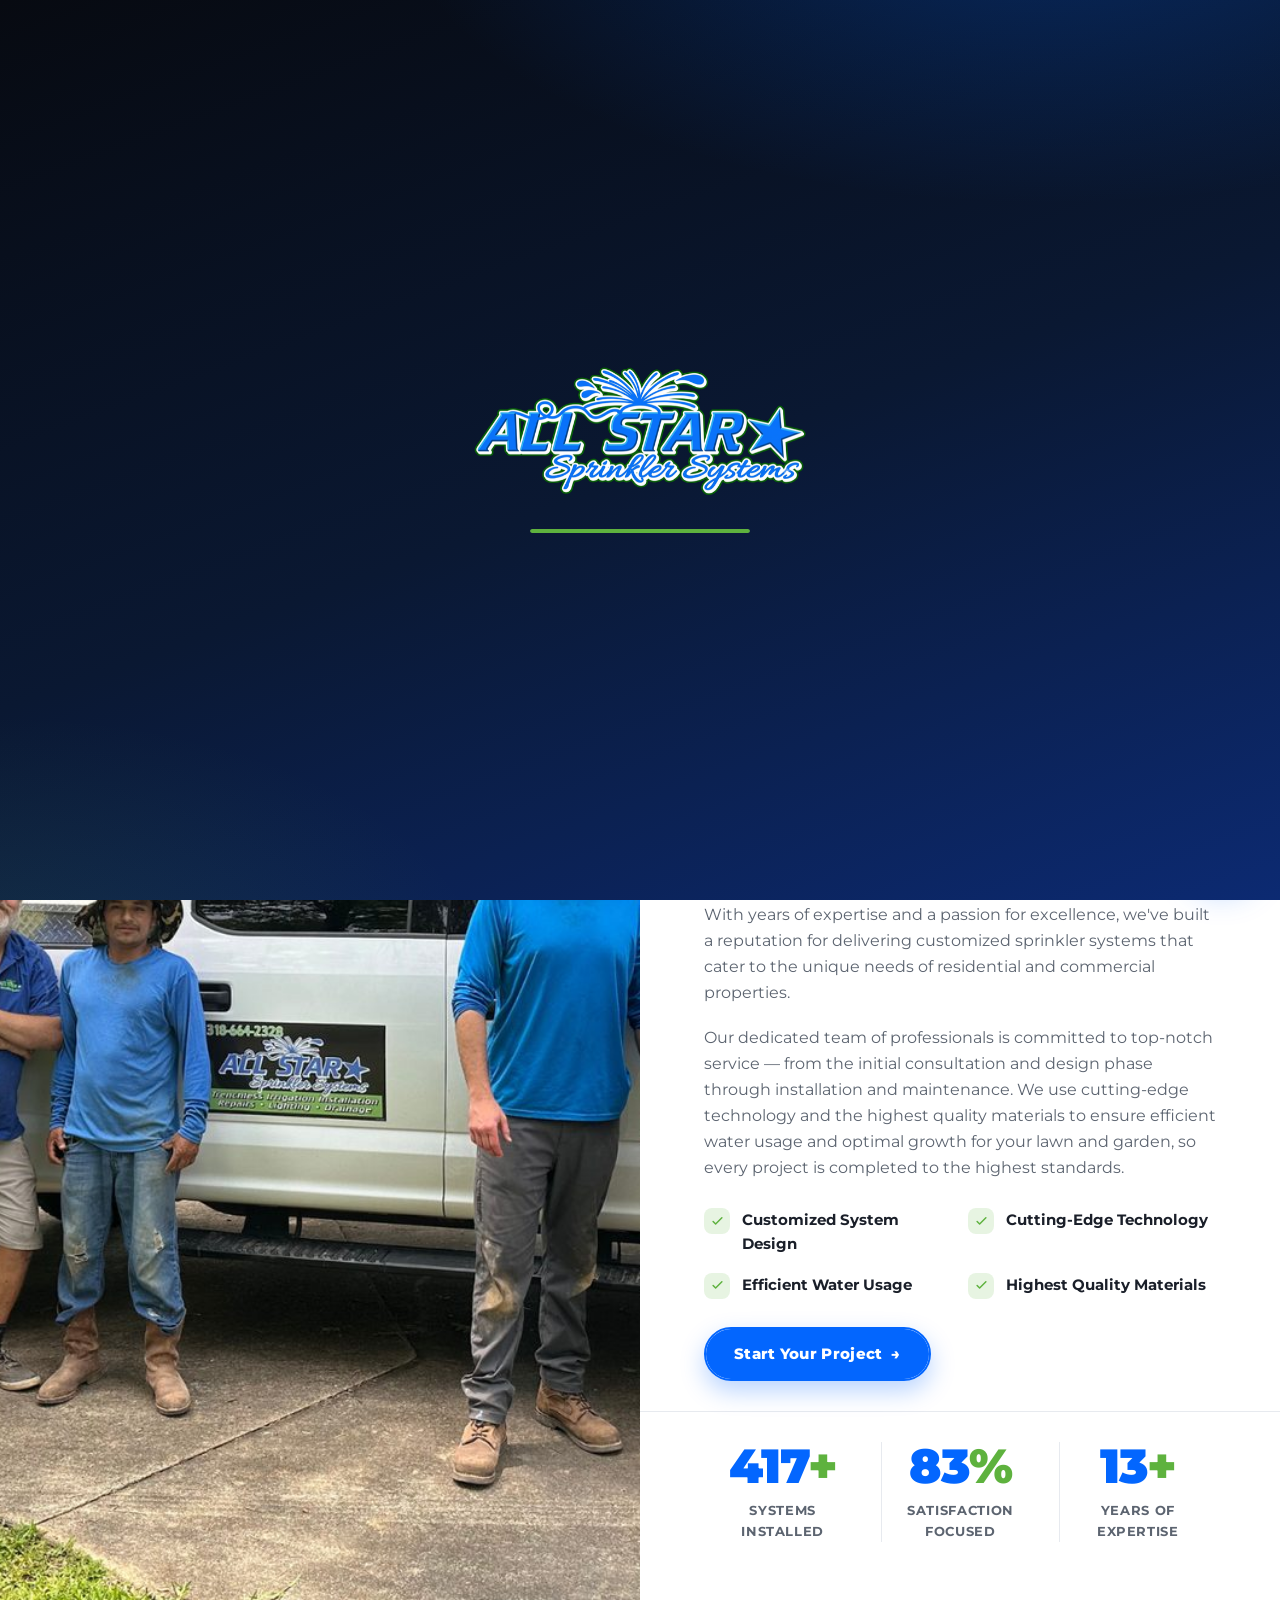
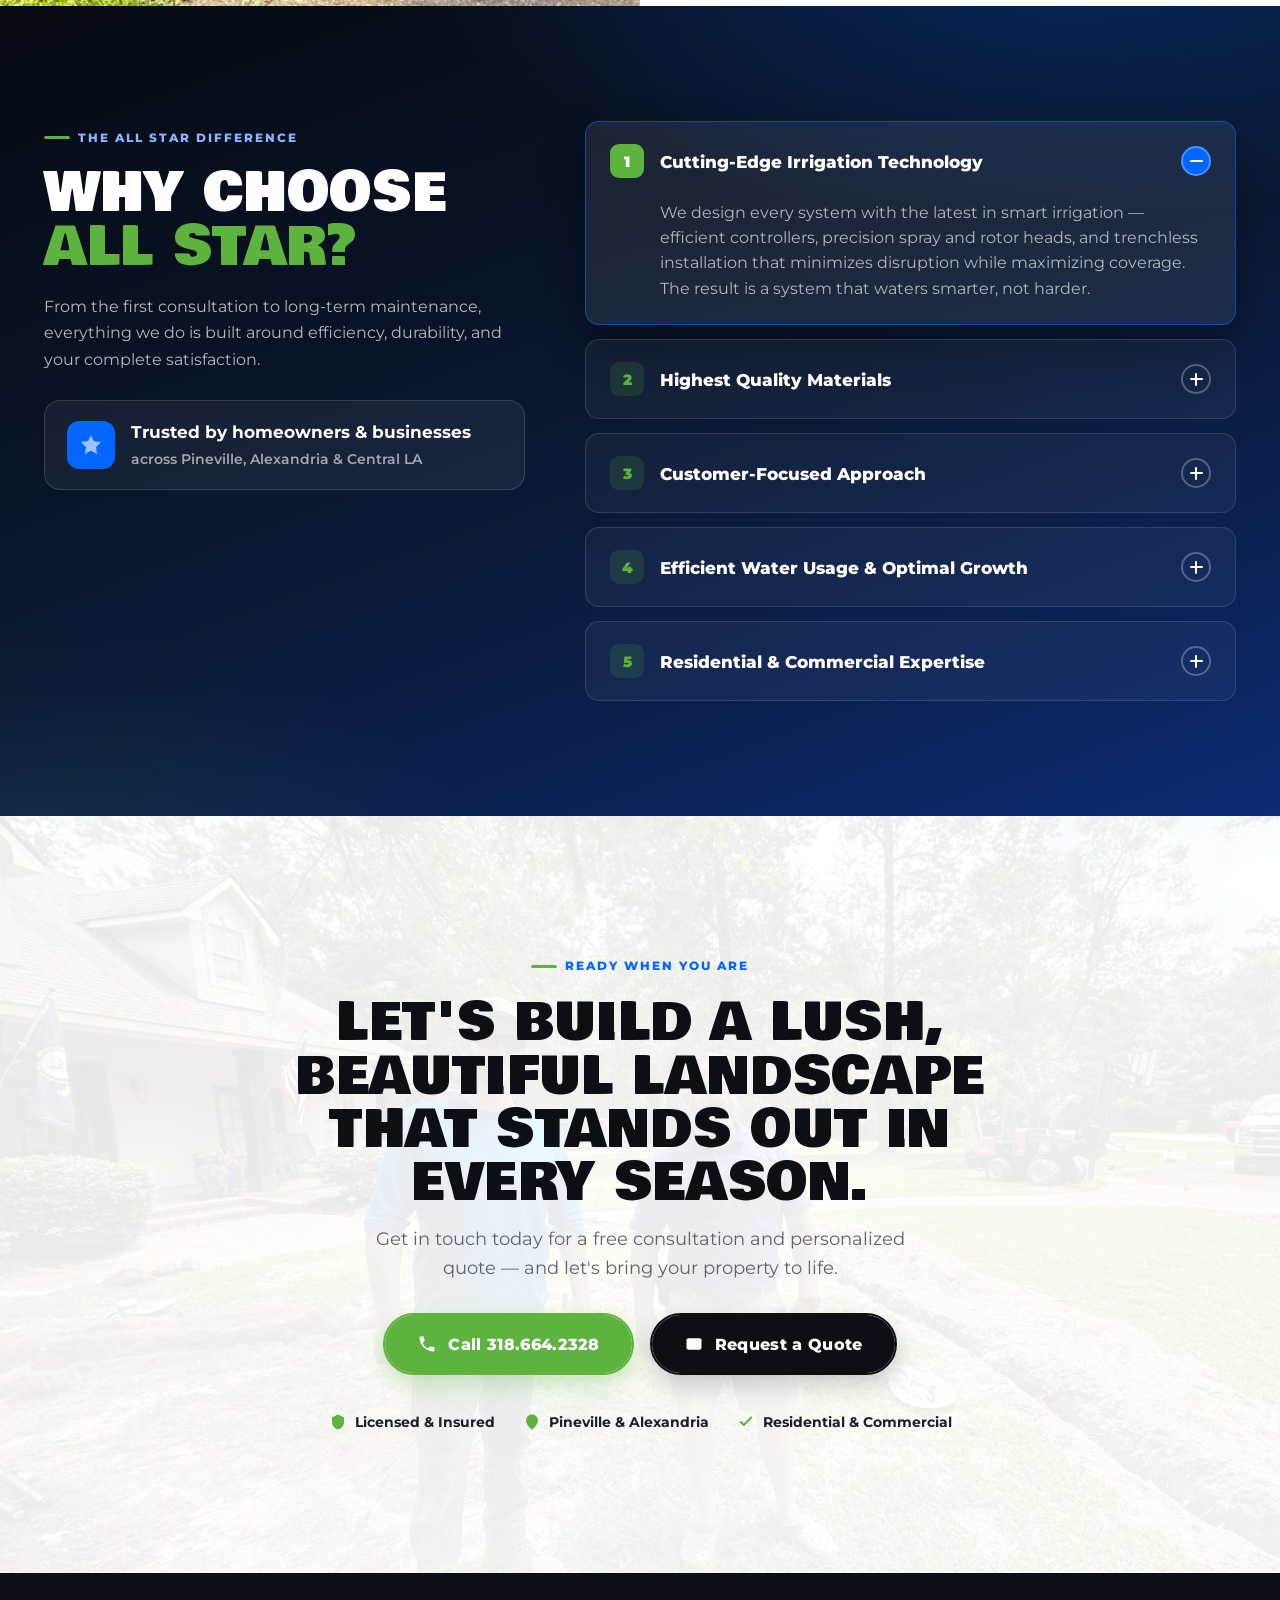
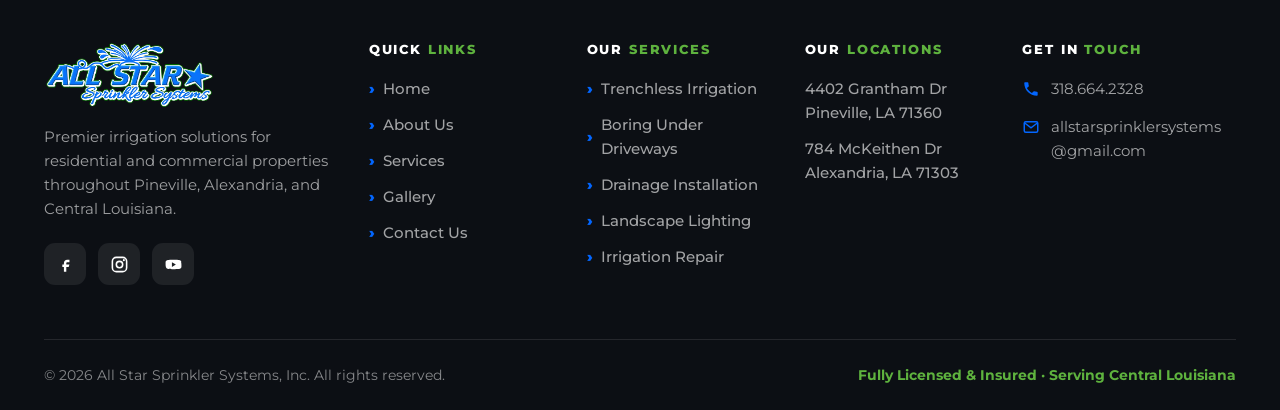
==== commit 77766041: "Add 5 service pages; wire all CTAs, cards, and menu to real pages - New pages: driveway-boring, drai" ====
--- a/about.html
+++ b/about.html
@@ -70,38 +70,38 @@
               </div>
             </div>
             <div class="mega-list">
-              <a class="mega-item is-active" href="index.html#svc-boring" data-i="0">
+              <a class="mega-item is-active" href="driveway-boring.html" data-i="0">
                 <span class="mi-ic"><svg viewBox="0 0 24 24" fill="none"><path d="M3 12h4l2-7 3 14 2-7h7" stroke="currentColor" stroke-width="2.2" stroke-linecap="round" stroke-linejoin="round"/></svg></span>
                 <span class="mi-tx"><b>Boring Under Sidewalks / Driveways</b><small>Directional boring beneath hardscapes</small></span>
                 <span class="mi-go">→</span>
               </a>
-              <a class="mega-item" href="index.html#svc-drainage" data-i="1">
+              <a class="mega-item" href="drainage-installation.html" data-i="1">
                 <span class="mi-ic"><svg viewBox="0 0 24 24" fill="none"><path d="M4 14c0-3 3-5 8-12 5 7 8 9 8 12a8 8 0 0 1-16 0Z" fill="currentColor"/></svg></span>
                 <span class="mi-tx"><b>Drainage Installation</b><small>French drains &amp; surface drainage</small></span>
                 <span class="mi-go">→</span>
               </a>
-              <a class="mega-item" href="index.html#svc-lighting" data-i="2">
+              <a class="mega-item" href="landscape-lighting.html" data-i="2">
                 <span class="mi-ic"><svg viewBox="0 0 24 24" fill="none"><circle cx="12" cy="12" r="4" fill="currentColor"/><path d="M12 2v3M12 19v3M2 12h3M19 12h3M5 5l2 2M17 17l2 2M19 5l-2 2M7 17l-2 2" stroke="currentColor" stroke-width="2" stroke-linecap="round"/></svg></span>
                 <span class="mi-tx"><b>Landscape Lighting</b><small>Elegant, energy-efficient lighting</small></span>
                 <span class="mi-go">→</span>
               </a>
-              <a class="mega-item" href="index.html#svc-trenchless" data-i="3">
+              <a class="mega-item" href="trenchless-irrigation.html" data-i="3">
                 <span class="mi-ic"><svg viewBox="0 0 24 24" fill="none"><path d="M12 2c-.6 0-1 .4-1.2.9C9 8.5 4 10.5 4 15.5 4 19.6 7.6 23 12 23s8-3.4 8-7.5C20 10.5 15 8.5 13.2 2.9 13 2.4 12.6 2 12 2Z" fill="currentColor"/></svg></span>
                 <span class="mi-tx"><b>Irrigation Installation — Trenchless</b><small>Full sprinkler systems, minimal disruption</small></span>
                 <span class="mi-go">→</span>
               </a>
-              <a class="mega-item" href="index.html#svc-repair" data-i="4">
+              <a class="mega-item" href="irrigation-repair.html" data-i="4">
                 <span class="mi-ic"><svg viewBox="0 0 24 24" fill="none"><path d="M14.7 6.3a4 4 0 0 0-5.6 5.6l-6 6 1.4 1.4 6-6a4 4 0 0 0 5.6-5.6l-2.5 2.5-1.9-1.9 2.5-2.5Z" fill="currentColor"/><path d="m15 15 5 5" stroke="currentColor" stroke-width="2" stroke-linecap="round"/></svg></span>
                 <span class="mi-tx"><b>Irrigation Repair</b><small>Leaks, heads, controllers &amp; coverage</small></span>
                 <span class="mi-go">→</span>
               </a>
             </div>
             <div class="mega-media">
-              <a class="mega-card is-active" href="index.html#svc-boring" data-i="0"><img src="images/15.jpg" alt="Directional boring machine at work" loading="lazy"><span class="mm-cap"><b>Boring Under Sidewalks / Driveways</b><span>View service →</span></span></a>
-              <a class="mega-card" href="index.html#svc-drainage" data-i="1"><img src="images/7.jpg" alt="Drainage line installation" loading="lazy"><span class="mm-cap"><b>Drainage Installation</b><span>View service →</span></span></a>
-              <a class="mega-card" href="index.html#svc-lighting" data-i="2"><img src="images/9.jpg" alt="Finished landscape" loading="lazy"><span class="mm-cap"><b>Landscape Lighting</b><span>View service →</span></span></a>
-              <a class="mega-card" href="index.html#svc-trenchless" data-i="3"><img src="images/13.jpg" alt="Trenchless irrigation install" loading="lazy"><span class="mm-cap"><b>Irrigation Installation — Trenchless</b><span>View service →</span></span></a>
-              <a class="mega-card" href="index.html#svc-repair" data-i="4"><img src="images/1.jpg" alt="Irrigation system repair" loading="lazy"><span class="mm-cap"><b>Irrigation Repair</b><span>View service →</span></span></a>
+              <a class="mega-card is-active" href="driveway-boring.html" data-i="0"><img src="images/15.jpg" alt="Directional boring machine at work" loading="lazy"><span class="mm-cap"><b>Boring Under Sidewalks / Driveways</b><span>View service →</span></span></a>
+              <a class="mega-card" href="drainage-installation.html" data-i="1"><img src="images/7.jpg" alt="Drainage line installation" loading="lazy"><span class="mm-cap"><b>Drainage Installation</b><span>View service →</span></span></a>
+              <a class="mega-card" href="landscape-lighting.html" data-i="2"><img src="images/9.jpg" alt="Finished landscape" loading="lazy"><span class="mm-cap"><b>Landscape Lighting</b><span>View service →</span></span></a>
+              <a class="mega-card" href="trenchless-irrigation.html" data-i="3"><img src="images/13.jpg" alt="Trenchless irrigation install" loading="lazy"><span class="mm-cap"><b>Irrigation Installation — Trenchless</b><span>View service →</span></span></a>
+              <a class="mega-card" href="irrigation-repair.html" data-i="4"><img src="images/1.jpg" alt="Irrigation system repair" loading="lazy"><span class="mm-cap"><b>Irrigation Repair</b><span>View service →</span></span></a>
             </div>
           </div>
         </div>
@@ -250,11 +250,11 @@
       <div>
         <h4>Our <span>Services</span></h4>
         <nav class="foot-links">
-          <a href="index.html#services">Trenchless Irrigation</a>
-          <a href="index.html#services">Boring Under Driveways</a>
-          <a href="index.html#services">Drainage Installation</a>
-          <a href="index.html#services">Landscape Lighting</a>
-          <a href="index.html#services">Irrigation Repair</a>
+          <a href="trenchless-irrigation.html">Trenchless Irrigation</a>
+          <a href="driveway-boring.html">Boring Under Driveways</a>
+          <a href="drainage-installation.html">Drainage Installation</a>
+          <a href="landscape-lighting.html">Landscape Lighting</a>
+          <a href="irrigation-repair.html">Irrigation Repair</a>
         </nav>
       </div>
       <div>
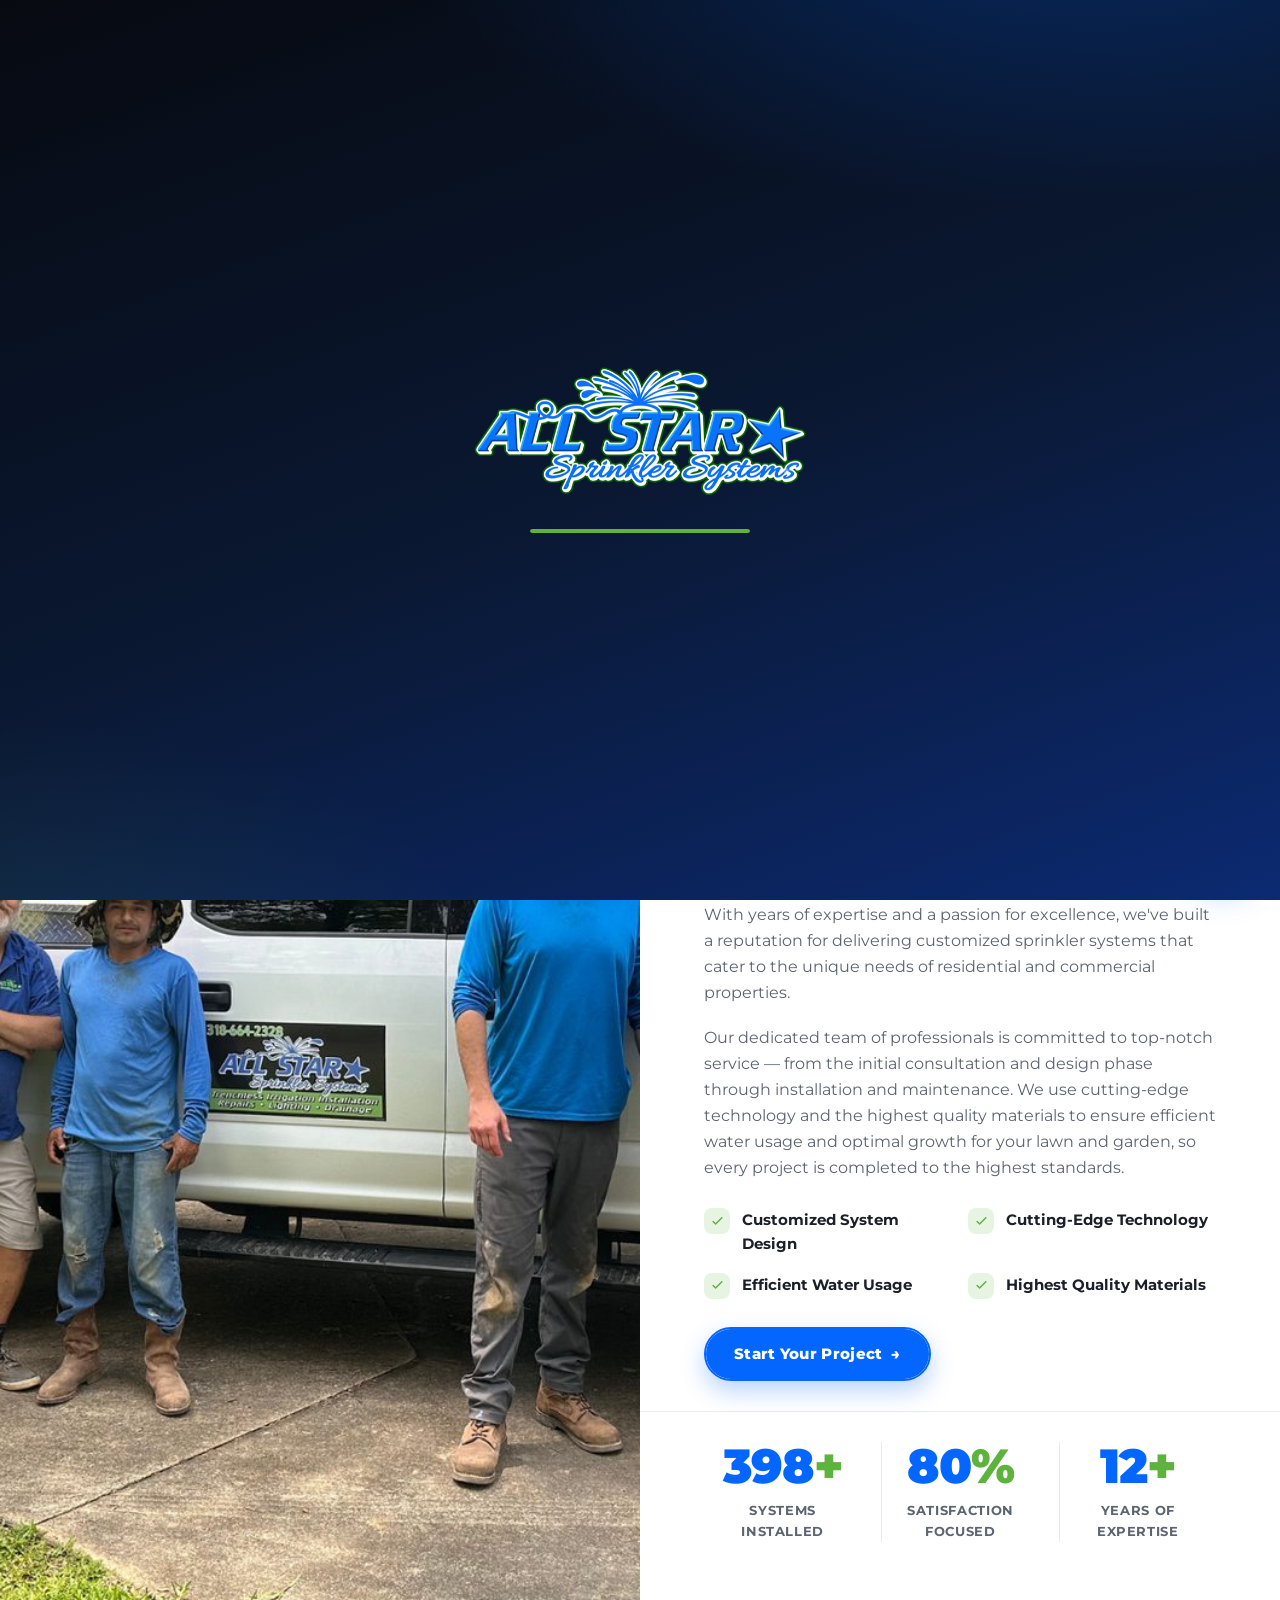
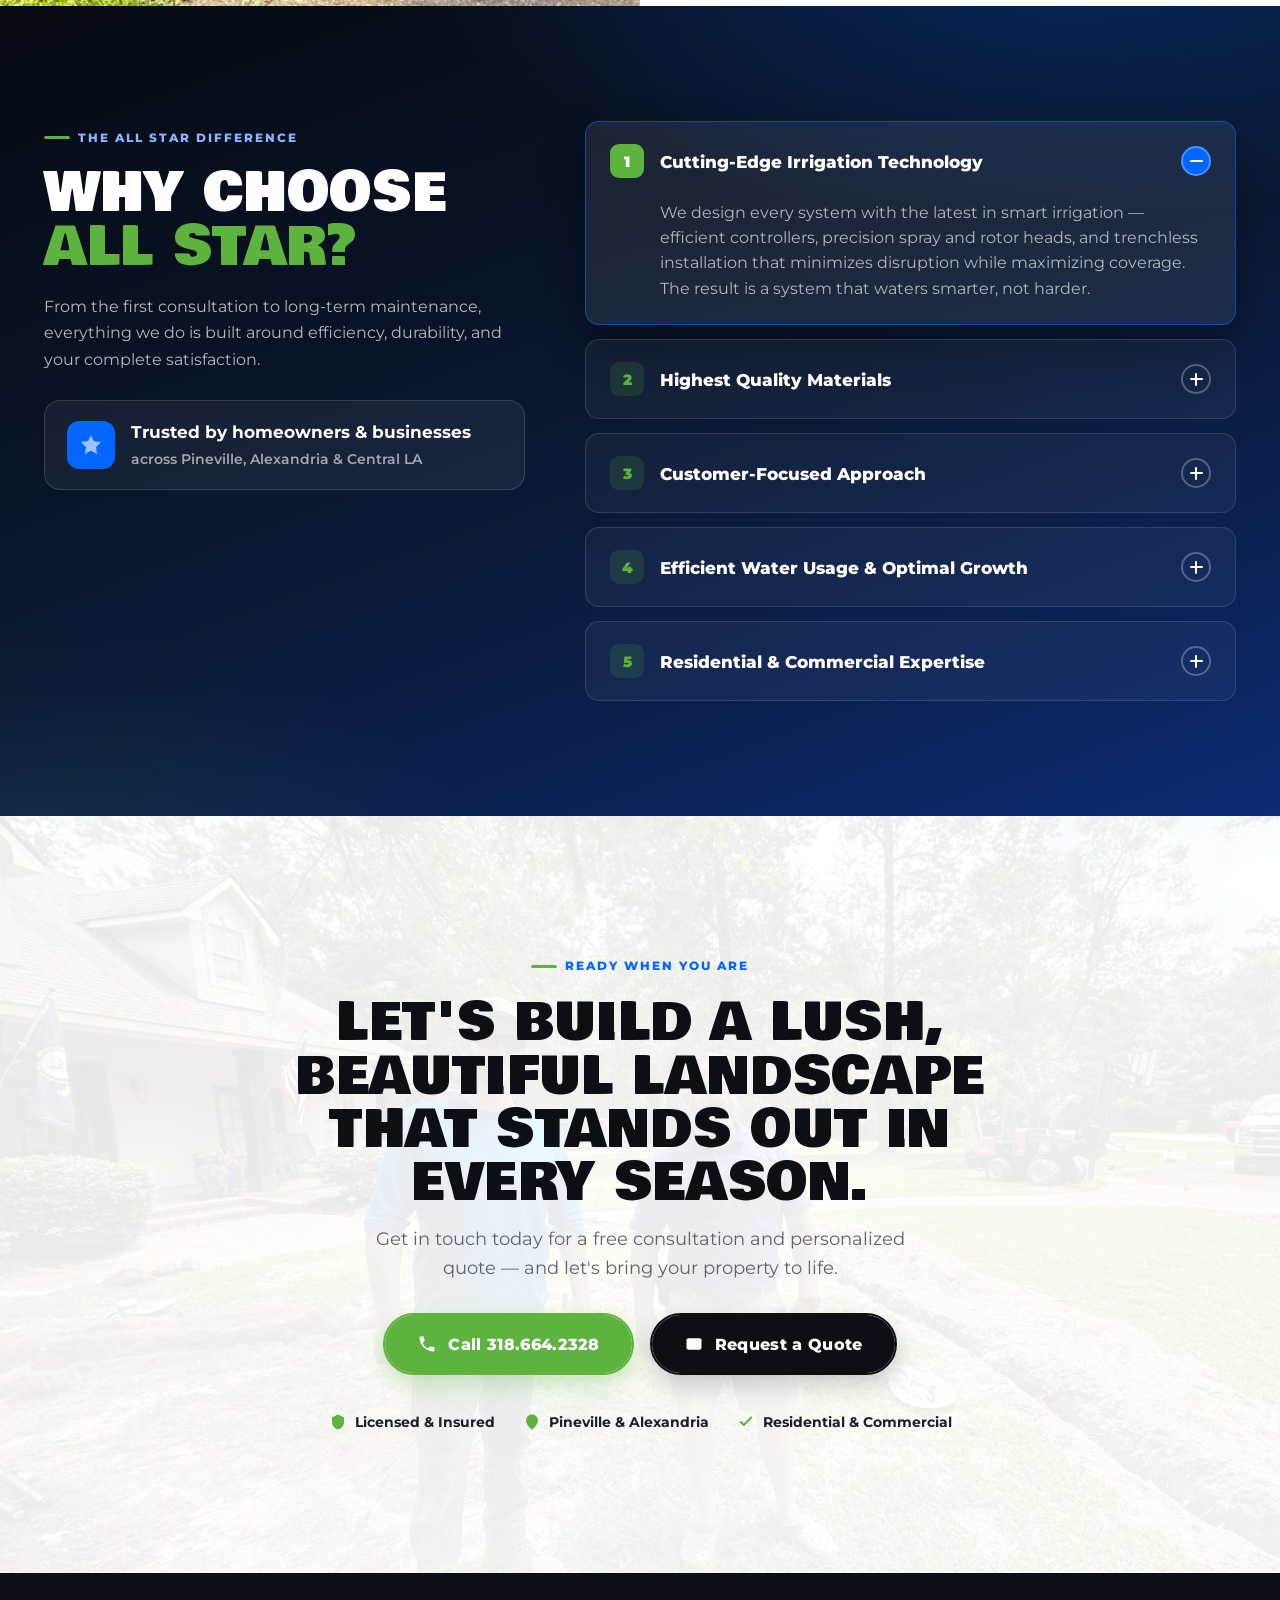
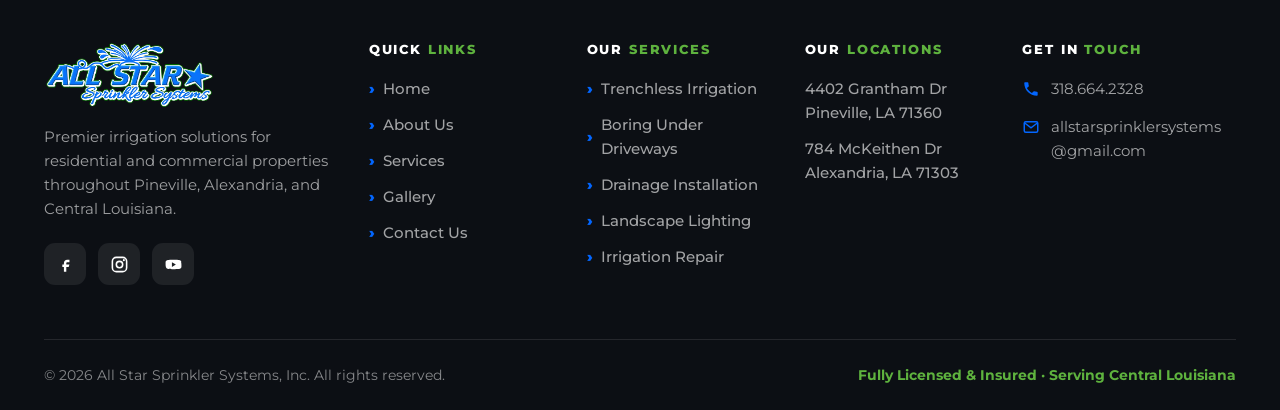
==== commit 785b37d7: "Point all Facebook icons to the real Facebook page Co-Authored-By: Claude Opus 4.8 <noreply@anthropi" ====
--- a/about.html
+++ b/about.html
@@ -111,7 +111,7 @@
       <a href="contact.html" class="nav-menu-cta">Get a Quote →</a>
     </nav>
     <div class="nav-cta">
-      <a href="https://www.facebook.com/" target="_blank" rel="noopener" class="nav-mini nav-mini-fb" aria-label="Facebook">
+      <a href="https://www.facebook.com/people/All-Star-Sprinkler-Systems-Inc/100075963552966/" target="_blank" rel="noopener" class="nav-mini nav-mini-fb" aria-label="Facebook">
         <svg viewBox="0 0 24 24" fill="currentColor"><path d="M14 9h3V6h-3c-2.2 0-4 1.8-4 4v2H8v3h2v6h3v-6h3l1-3h-4v-2c0-.6.4-1 1-1Z"/></svg>
       </a>
       <a href="contact.html" class="btn btn-green">Get a Quote</a>
@@ -232,7 +232,7 @@
         </a>
         <p>Premier irrigation solutions for residential and commercial properties throughout Pineville, Alexandria, and Central Louisiana.</p>
         <div class="foot-social">
-          <a href="https://www.facebook.com/" target="_blank" rel="noopener" aria-label="Facebook"><svg viewBox="0 0 24 24" fill="currentColor"><path d="M14 9h3V6h-3c-2.2 0-4 1.8-4 4v2H8v3h2v6h3v-6h3l1-3h-4v-2c0-.6.4-1 1-1Z"/></svg></a>
+          <a href="https://www.facebook.com/people/All-Star-Sprinkler-Systems-Inc/100075963552966/" target="_blank" rel="noopener" aria-label="Facebook"><svg viewBox="0 0 24 24" fill="currentColor"><path d="M14 9h3V6h-3c-2.2 0-4 1.8-4 4v2H8v3h2v6h3v-6h3l1-3h-4v-2c0-.6.4-1 1-1Z"/></svg></a>
           <a href="index.html#" aria-label="Instagram"><svg viewBox="0 0 24 24" fill="none"><rect x="3" y="3" width="18" height="18" rx="5" stroke="currentColor" stroke-width="2"/><circle cx="12" cy="12" r="4" stroke="currentColor" stroke-width="2"/><circle cx="17.5" cy="6.5" r="1.3" fill="currentColor"/></svg></a>
           <a href="index.html#" aria-label="YouTube"><svg viewBox="0 0 24 24" fill="currentColor"><path d="M22 8.5a3 3 0 0 0-2-2C18 6 12 6 12 6s-6 0-8 .5a3 3 0 0 0-2 2C2 10 2 12 2 12s0 2 .5 3.5a3 3 0 0 0 2 2C6 18 12 18 12 18s6 0 8-.5a3 3 0 0 0 2-2C22 14 22 12 22 12s0-2-.5-3.5ZM10 15V9l5 3-5 3Z"/></svg></a>
         </div>
--- a/styles.css
+++ b/styles.css
@@ -636,6 +636,32 @@
 
   /* ============================================================ MOBILE STICKY ACTION BAR */
   .mobile-bar{display:none}
+
+  /* ---------- Slide-up contact sheet (opened by the mobile "Message" button) ---------- */
+  .sheet{position:fixed;inset:0;z-index:3000;visibility:hidden}
+  .sheet.open{visibility:visible}
+  .sheet-backdrop{position:absolute;inset:0;background:rgba(8,12,20,.55);opacity:0;transition:opacity .35s var(--ease)}
+  .sheet.open .sheet-backdrop{opacity:1}
+  .sheet-panel{
+    position:absolute;left:0;right:0;bottom:0;background:#fff;border-radius:24px 24px 0 0;
+    padding:14px 22px calc(26px + env(safe-area-inset-bottom));max-height:92vh;overflow-y:auto;
+    transform:translateY(100%);transition:transform .42s cubic-bezier(.4,0,.2,1);
+    box-shadow:0 -20px 50px rgba(12,15,20,.28);
+  }
+  .sheet.open .sheet-panel{transform:translateY(0)}
+  .sheet-grip{display:block;width:44px;height:5px;border-radius:5px;background:var(--line);margin:2px auto 14px}
+  .sheet-close{position:absolute;top:14px;right:16px;width:38px;height:38px;border:none;border-radius:11px;background:var(--soft);color:var(--black);cursor:pointer;display:grid;place-items:center}
+  .sheet-close svg{width:20px;height:20px}
+  .sheet-panel h3{font-size:1.5rem;color:var(--black)}
+  .sheet-panel > p{color:var(--gray);font-size:.95rem;margin:6px 0 16px}
+  .sheet-call{width:100%;gap:10px}
+  .sheet-call svg{width:20px;height:20px}
+  .sheet-or{display:flex;align-items:center;gap:12px;margin:16px 0;color:var(--gray);font-size:.72rem;font-weight:800;letter-spacing:.1em;text-transform:uppercase}
+  .sheet-or::before,.sheet-or::after{content:"";flex:1;height:1px;background:var(--line)}
+  .sheet-form{display:flex;flex-direction:column;gap:10px}
+  .sheet-form input,.sheet-form textarea{width:100%;border:1px solid var(--line);border-radius:11px;padding:13px 15px;font-family:inherit;font-size:1rem;color:var(--ink);background:var(--soft);resize:vertical}
+  .sheet-form input:focus,.sheet-form textarea:focus{outline:none;border-color:var(--blue);background:#fff}
+  .sheet-form .btn{width:100%;margin-top:2px}
 
   /* ============================================================ RESPONSIVE */
   @media(max-width:1024px){
@@ -671,6 +697,12 @@
     .svc{flex:0 0 84%;scroll-snap-align:center}
     /* carousel cards show immediately (no vertical reveal offset that caused phantom scroll) */
     .services-grid .svc{opacity:1;transform:none}
+    /* Mobile: no 3D flip (iOS Safari doesn't reliably honor backface-visibility, which
+       let the rotated back face bleed through mirrored). Show the image front only and
+       tap navigates to the service page. */
+    .svc-flip .svc-inner{transform:none !important;transform-style:flat}
+    .svc-flip .svc-back{display:none}
+    .svc-flip .svc-front{cursor:pointer}
     .svc-controls{display:flex}
 
     /* ---------- Slide-out mobile menu ---------- */
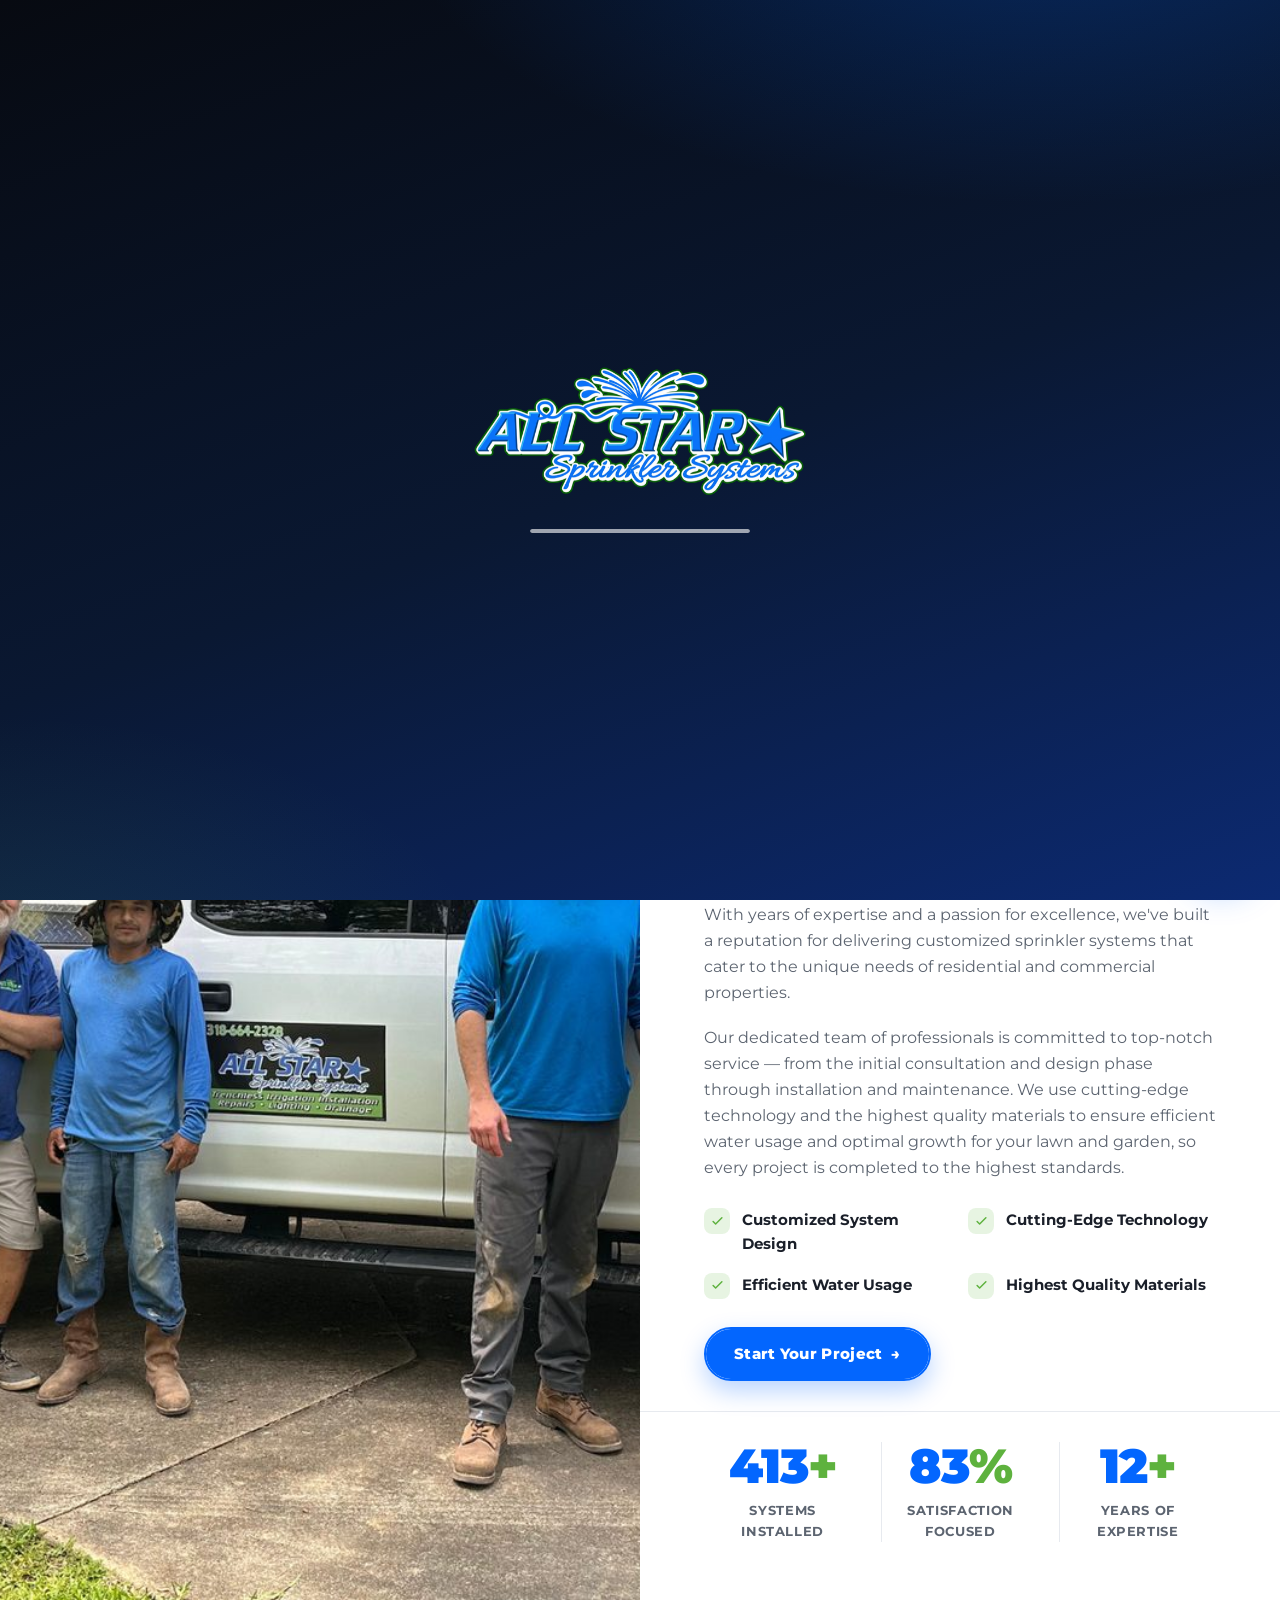
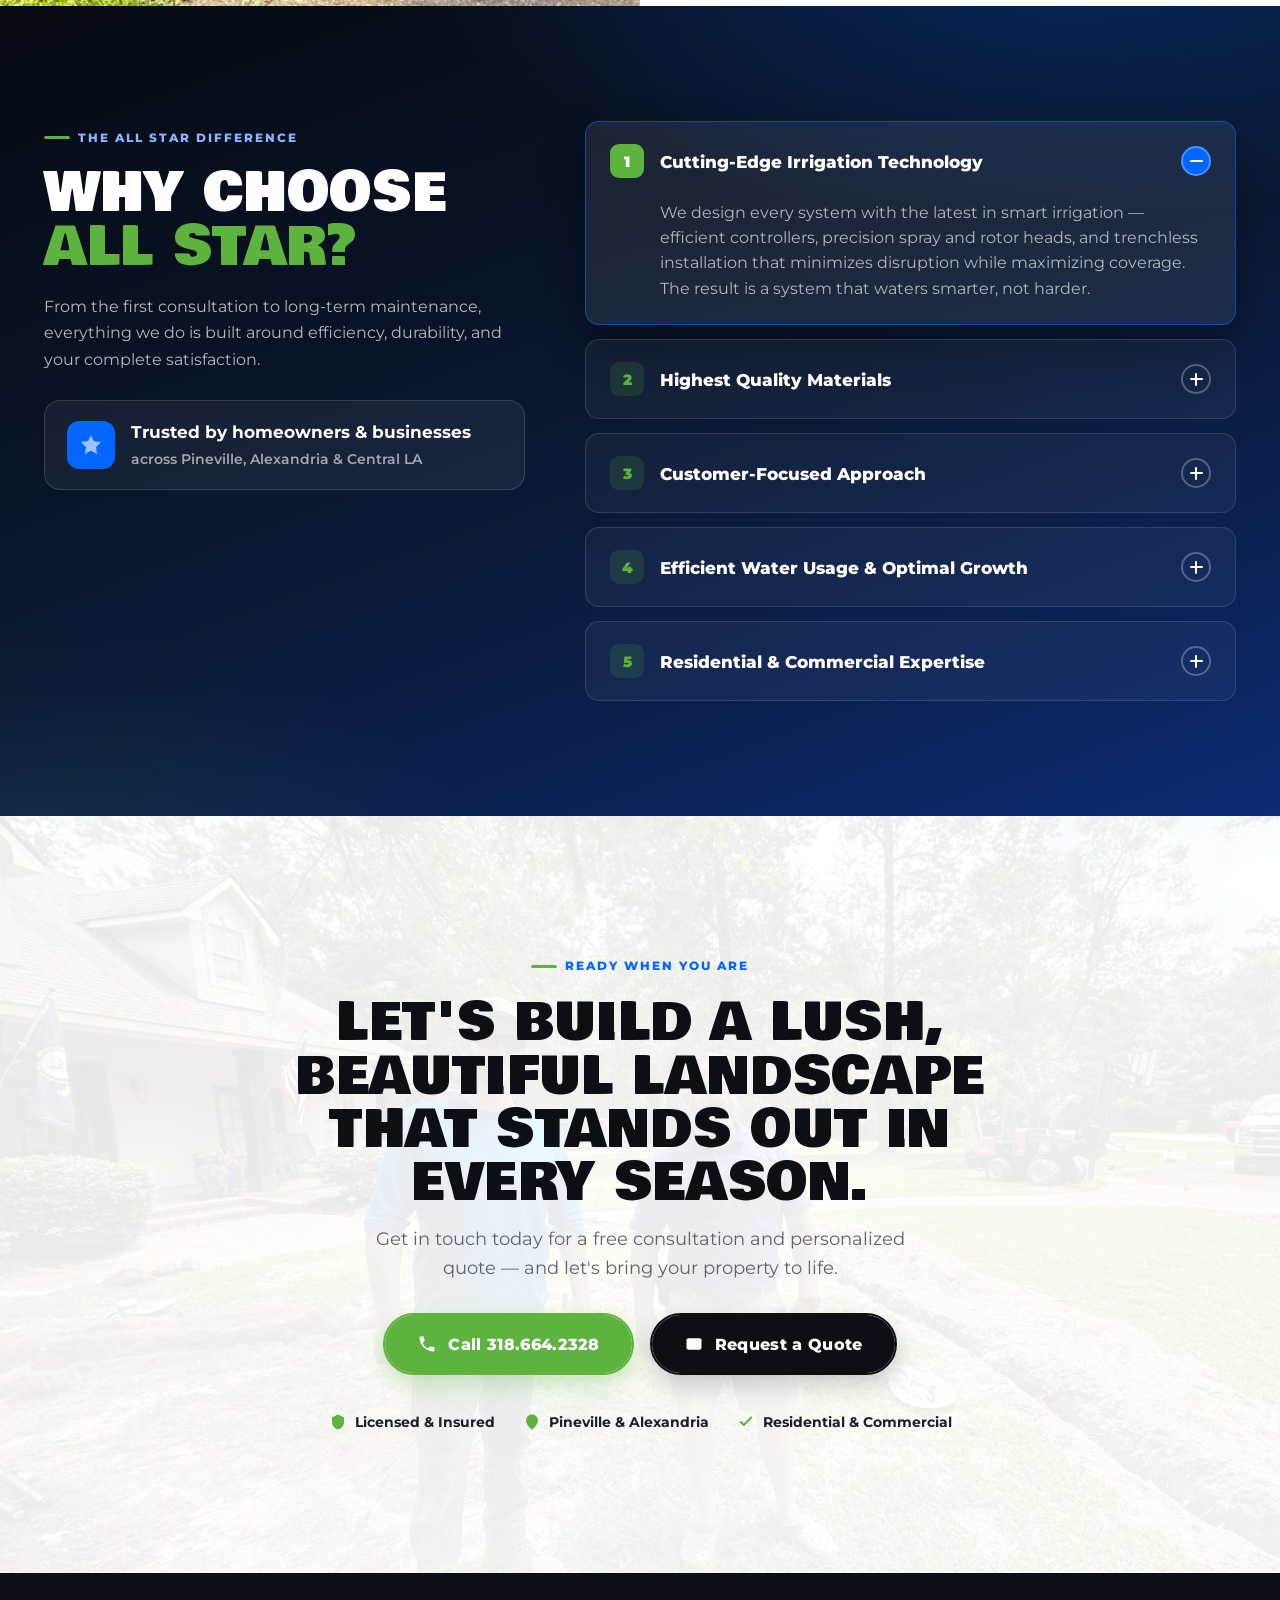
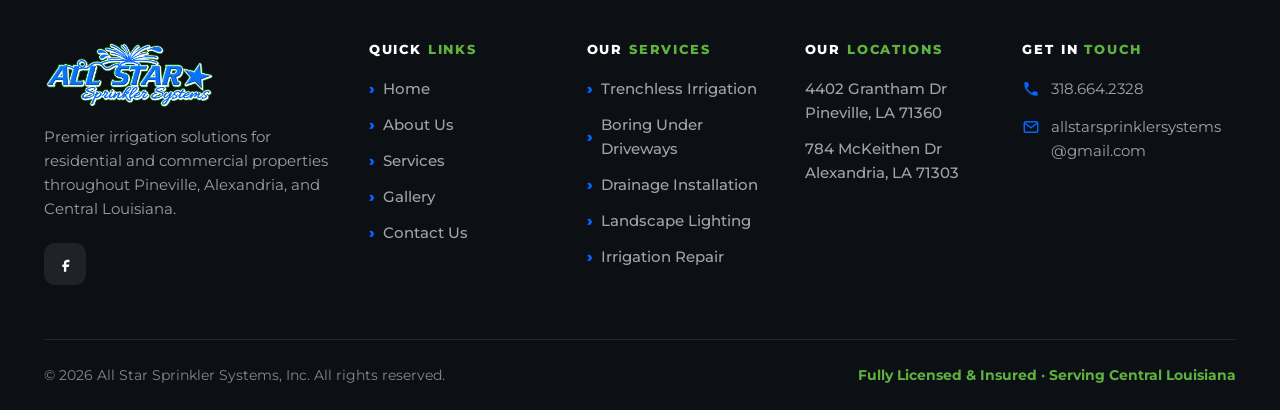
==== commit 608a18f4: "Gallery loads visible; Facebook-only socials; desktop header FB icon - Gallery grid no longer fades " ====
--- a/about.html
+++ b/about.html
@@ -233,8 +233,6 @@
         <p>Premier irrigation solutions for residential and commercial properties throughout Pineville, Alexandria, and Central Louisiana.</p>
         <div class="foot-social">
           <a href="https://www.facebook.com/people/All-Star-Sprinkler-Systems-Inc/100075963552966/" target="_blank" rel="noopener" aria-label="Facebook"><svg viewBox="0 0 24 24" fill="currentColor"><path d="M14 9h3V6h-3c-2.2 0-4 1.8-4 4v2H8v3h2v6h3v-6h3l1-3h-4v-2c0-.6.4-1 1-1Z"/></svg></a>
-          <a href="index.html#" aria-label="Instagram"><svg viewBox="0 0 24 24" fill="none"><rect x="3" y="3" width="18" height="18" rx="5" stroke="currentColor" stroke-width="2"/><circle cx="12" cy="12" r="4" stroke="currentColor" stroke-width="2"/><circle cx="17.5" cy="6.5" r="1.3" fill="currentColor"/></svg></a>
-          <a href="index.html#" aria-label="YouTube"><svg viewBox="0 0 24 24" fill="currentColor"><path d="M22 8.5a3 3 0 0 0-2-2C18 6 12 6 12 6s-6 0-8 .5a3 3 0 0 0-2 2C2 10 2 12 2 12s0 2 .5 3.5a3 3 0 0 0 2 2C6 18 12 18 12 18s6 0 8-.5a3 3 0 0 0 2-2C22 14 22 12 22 12s0-2-.5-3.5ZM10 15V9l5 3-5 3Z"/></svg></a>
         </div>
       </div>
       <div>
--- a/styles.css
+++ b/styles.css
@@ -188,7 +188,10 @@
   .mega .mega-card .mm-cap b{color:#fff;font-size:1.14rem;font-weight:800}
   .mega .mega-card .mm-cap span{color:#cdeebc;font-size:.86rem;font-weight:700}
   .nav-cta{display:flex;align-items:center;gap:14px;flex-shrink:0}
-  .nav-mini{display:none}
+  /* Facebook icon — shown in the header on desktop and mobile */
+  .nav-mini{display:grid;place-items:center;flex-shrink:0;color:var(--blue);transition:color .2s,transform .2s}
+  .nav-mini svg{width:23px;height:23px}
+  .nav-mini:hover{color:var(--blue-dark);transform:translateY(-2px)}
   /* skinnier header CTA; vertical centering keeps even top/bottom spacing when the header shrinks on scroll */
   .nav-cta .btn{padding:10px 26px;font-size:.92rem}
   .nav-menu-cta{display:none}
@@ -326,15 +329,23 @@
   .services-grid{display:grid;grid-template-columns:repeat(3,1fr);gap:22px}
   /* ---- flip service cards (image front, details back) ---- */
   .svc{height:392px;perspective:1500px;background:none;border:none;padding:0;overflow:visible}
-  .svc-inner{position:relative;width:100%;height:100%;transition:transform .75s var(--ease);transform-style:preserve-3d}
+  .svc-inner{position:relative;width:100%;height:100%;transition:transform .7s ease-in-out;transform-style:preserve-3d}
   .svc-flip:hover .svc-inner,.svc-flip.flipped .svc-inner{transform:rotateY(180deg)}
+  /* NOTE: no overflow:hidden on the faces — that combo with backface-visibility breaks
+     the 3D flip on iOS Safari (back shows through mirrored). Corners are rounded on the
+     individual layers instead. */
   .svc-front,.svc-back{
-    position:absolute;inset:0;border-radius:16px;overflow:hidden;border:1px solid rgba(255,255,255,.09);
+    position:absolute;inset:0;border-radius:16px;border:1px solid rgba(255,255,255,.09);
     -webkit-backface-visibility:hidden;backface-visibility:hidden;
-  }
-  .svc-front{background:#0e1219}
-  .svc-front img{position:absolute;inset:0;width:100%;height:100%;object-fit:cover}
-  .svc-front::after{content:"";position:absolute;inset:0;background:linear-gradient(0deg,rgba(8,12,20,.94) 6%,rgba(8,12,20,.15) 55%,rgba(8,12,20,.4) 100%)}
+    /* belt-and-suspenders for Safari (which mis-handles backface-visibility): the two
+       faces swap opacity exactly at the flip's 90° point (half of the .7s ease-in-out) */
+    transition:opacity 0s linear .35s;
+  }
+  .svc-front{background:#0e1219;border-radius:16px;opacity:1}
+  .svc-flip:hover .svc-front,.svc-flip.flipped .svc-front{opacity:0}
+  .svc-flip:hover .svc-back,.svc-flip.flipped .svc-back{opacity:1}
+  .svc-front img{position:absolute;inset:0;width:100%;height:100%;object-fit:cover;border-radius:16px}
+  .svc-front::after{content:"";position:absolute;inset:0;border-radius:16px;background:linear-gradient(0deg,rgba(8,12,20,.94) 6%,rgba(8,12,20,.15) 55%,rgba(8,12,20,.4) 100%)}
   .svc-front-body{position:absolute;left:0;right:0;bottom:0;z-index:2;padding:26px}
   .svc-fnum{font-family:var(--display);font-weight:400;font-size:1.5rem;line-height:1;color:var(--green)}
   .svc-front-body h3{color:#fff;font-size:1.24rem;margin:6px 0 12px;text-shadow:0 2px 14px rgba(0,0,0,.5)}
@@ -347,13 +358,12 @@
   }
   .svc-ico svg{width:28px;height:28px}
   /* back face */
-  .svc-back{transform:rotateY(180deg);display:flex;flex-direction:column;padding:30px 28px;color:#fff;
+  .svc-back{transform:rotateY(180deg);opacity:0;display:flex;flex-direction:column;padding:30px 28px;color:#fff;border-radius:16px;
     background:linear-gradient(158deg,#1b2231 0%,#0e1219 100%)}
-  .svc-back::before{content:"";position:absolute;left:0;top:0;height:4px;width:100%;background:linear-gradient(90deg,var(--blue),var(--green))}
   .svc-back .svc-ico{margin-bottom:18px}
   .svc-back h3{color:#fff;font-size:1.12rem;margin-bottom:10px}
   .svc-back p{color:rgba(255,255,255,.62);font-size:.9rem;flex:1}
-  .svc-back .more{margin-top:16px;display:inline-flex;align-items:center;gap:8px;font-weight:800;color:#82db61;font-size:.9rem;letter-spacing:.02em}
+  .svc-back .btn{align-self:flex-start;margin-top:18px;padding:11px 22px;font-size:.88rem}
   /* CTA card — dark, non-flip */
   .svc-cta{
     height:392px;border-radius:16px;padding:34px 30px;display:flex;flex-direction:column;justify-content:center;color:#fff;
@@ -585,7 +595,7 @@
   @keyframes plLogoIn{0%{opacity:0;transform:translateY(40px)}100%{opacity:1;transform:translateY(0)}}
   /* progress bar that fills as the screen holds */
   .preloader-bar{position:relative;width:min(58vw,220px);height:4px;border-radius:4px;background:rgba(255,255,255,.14);overflow:hidden;z-index:2}
-  .preloader-bar span{display:block;height:100%;border-radius:4px;background:var(--green);transform:scaleX(0);transform-origin:left;animation:plFill 1.7s var(--ease) .35s forwards}
+  .preloader-bar span{display:block;height:100%;border-radius:4px;background:rgba(255,255,255,.55);transform:scaleX(0);transform-origin:left;animation:plFill 1.7s var(--ease) .35s forwards}
   @keyframes plFill{0%{transform:scaleX(0)}100%{transform:scaleX(1)}}
   @media(prefers-reduced-motion:reduce){
     .preloader-logo{animation:none;opacity:1}
@@ -673,6 +683,8 @@
     .nav-phone{display:none}
     .burger{display:flex}
     .nav-cta .btn{display:none}
+    /* trust banner spans full width (touches both edges) with square corners on mobile */
+    .trust{max-width:none;margin-left:0;margin-right:0;border-radius:0}
     .nav{padding:0 16px;position:relative;height:64px}
     body.menu-open{overflow:hidden}
     /* hide desktop floating button; show sticky action bar */
@@ -697,12 +709,7 @@
     .svc{flex:0 0 84%;scroll-snap-align:center}
     /* carousel cards show immediately (no vertical reveal offset that caused phantom scroll) */
     .services-grid .svc{opacity:1;transform:none}
-    /* Mobile: no 3D flip (iOS Safari doesn't reliably honor backface-visibility, which
-       let the rotated back face bleed through mirrored). Show the image front only and
-       tap navigates to the service page. */
-    .svc-flip .svc-inner{transform:none !important;transform-style:flat}
-    .svc-flip .svc-back{display:none}
-    .svc-flip .svc-front{cursor:pointer}
+    .svc-flip{cursor:pointer}   /* tap to flip on mobile */
     .svc-controls{display:flex}
 
     /* ---------- Slide-out mobile menu ---------- */
@@ -797,7 +804,7 @@
     .hero-eyebrow::before,.hero-eyebrow::after{width:22px}
     .hero-cta{width:100%;flex-direction:column;align-items:stretch}
     .hero-cta .btn{width:100%;justify-content:center}
-    .trust{margin-top:-30px;border-radius:16px}
+    .trust{margin-top:-30px;border-radius:0}
     .marquee-track .item{padding:0 26px;font-size:.92rem;gap:11px}
     .services-grid{grid-template-columns:1fr}
     .gal{width:78vw;height:200px}
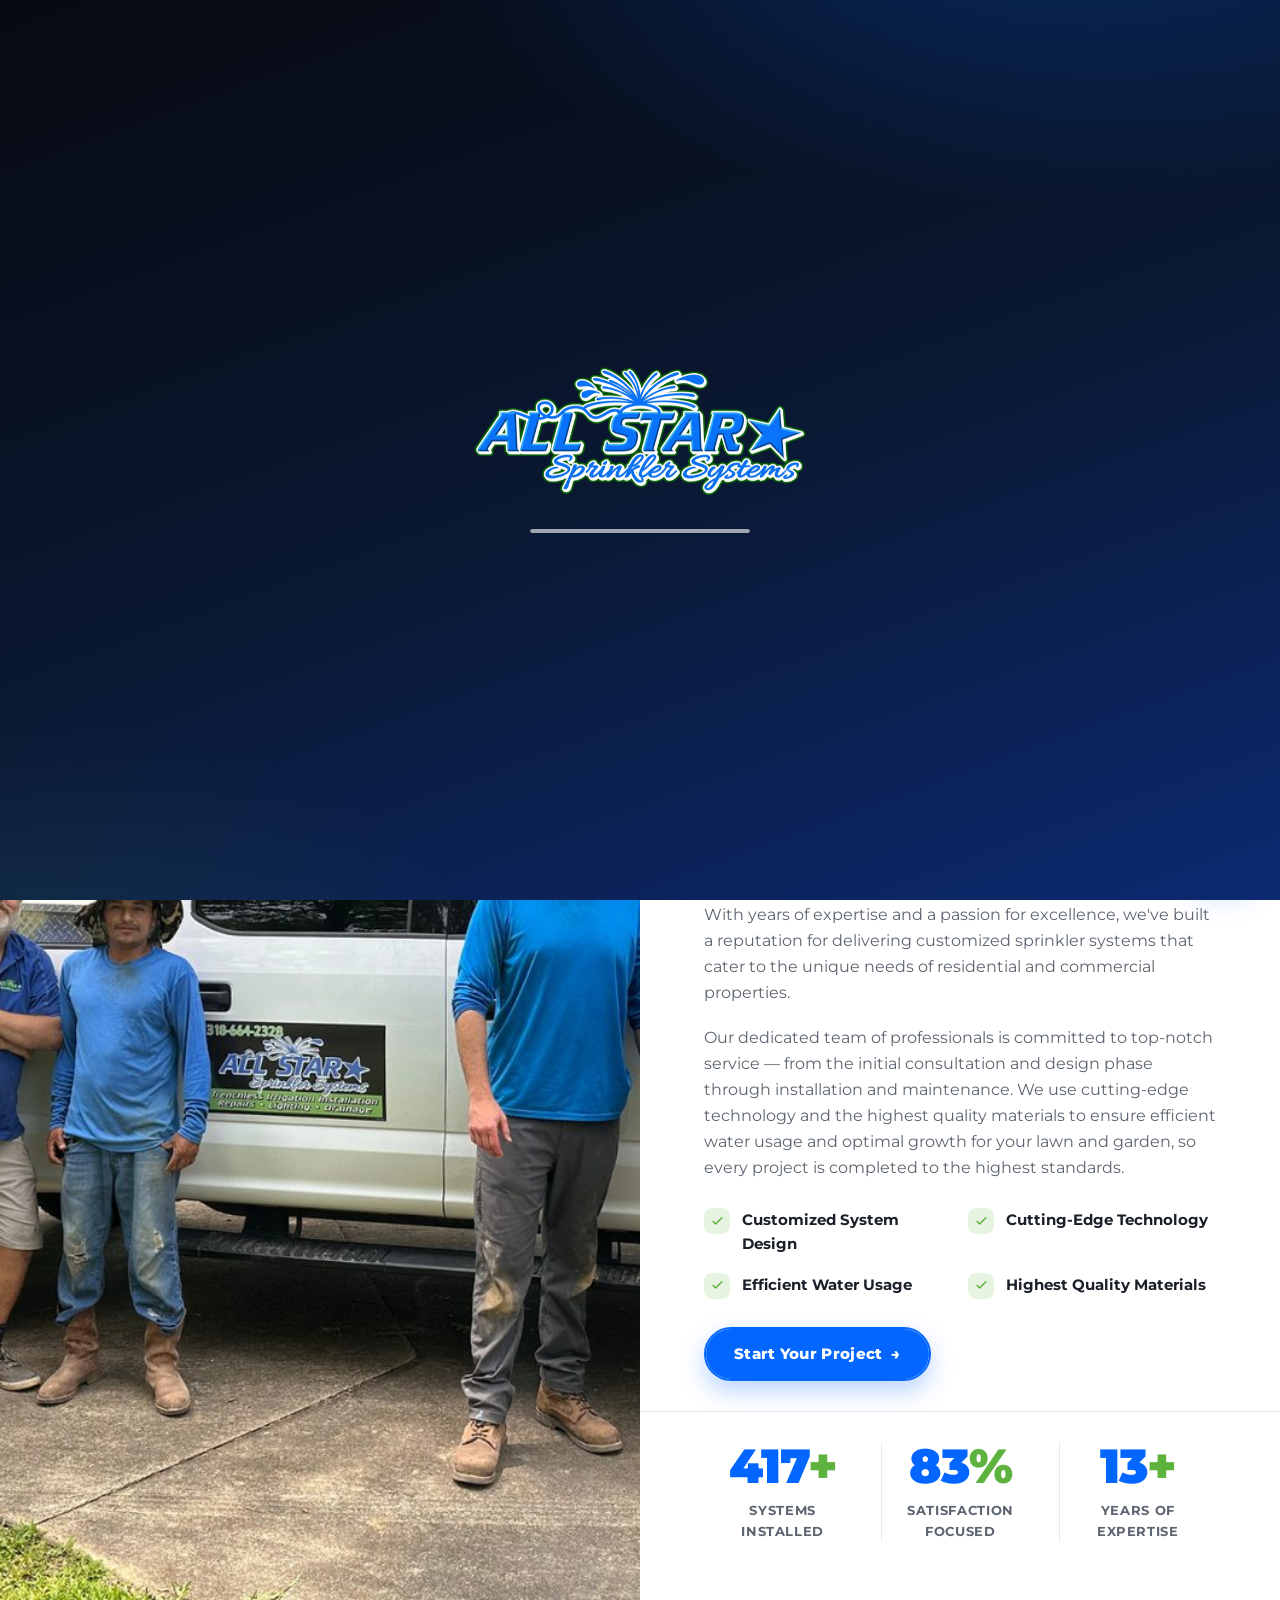
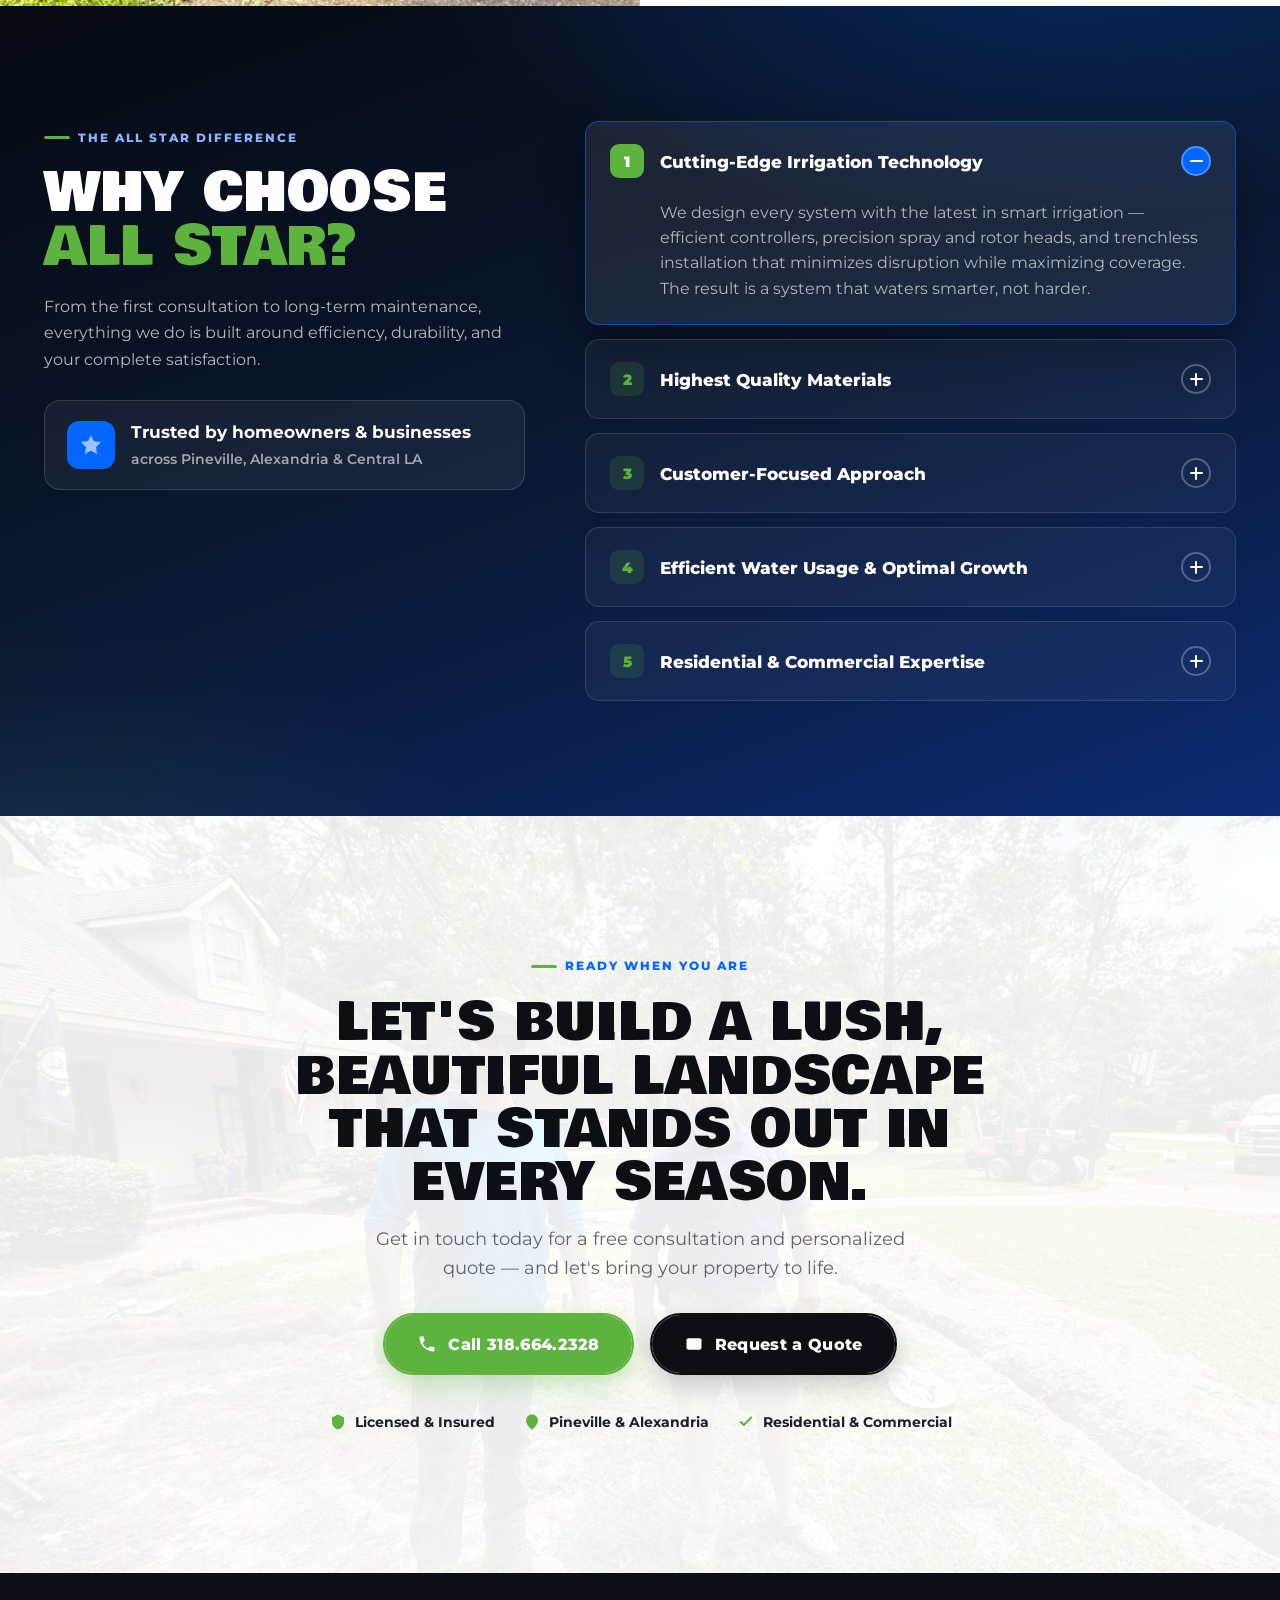
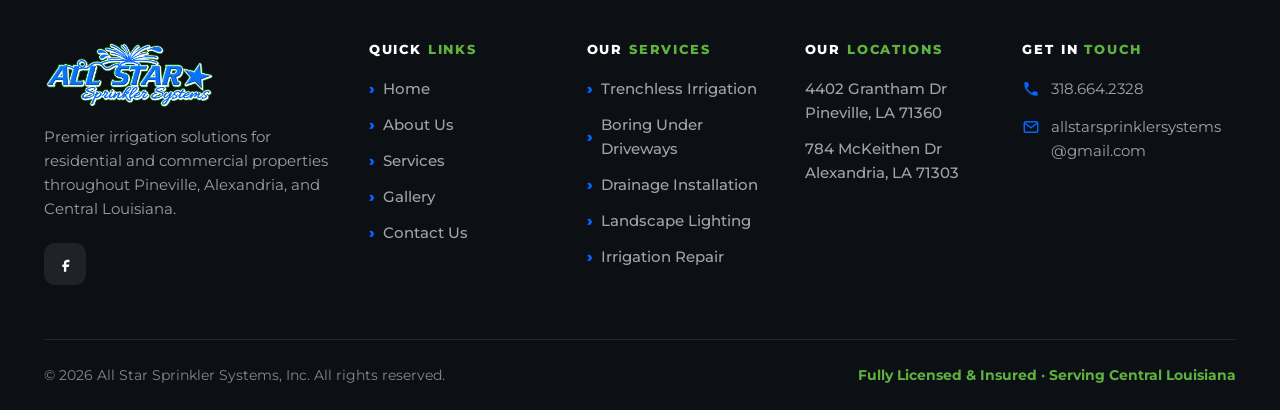
==== commit be413e80: "Mobile: gated action bar, menu contact info, hero text sizing, green loc hover - Mobile action bar h" ====
--- a/about.html
+++ b/about.html
@@ -109,6 +109,11 @@
       <a href="gallery.html">Gallery</a>
       <a href="contact.html">Contact Us</a>
       <a href="contact.html" class="nav-menu-cta">Get a Quote →</a>
+      <div class="nav-panel-contact">
+        <a href="tel:13186642328"><svg viewBox="0 0 24 24" fill="none"><path d="M6.6 10.8c1.4 2.8 3.8 5.1 6.6 6.6l2.2-2.2c.3-.3.7-.4 1-.2 1.1.4 2.3.6 3.5.6.6 0 1 .4 1 1V20c0 .6-.4 1-1 1C10.6 21 3 13.4 3 4c0-.6.4-1 1-1h3.5c.6 0 1 .4 1 1 0 1.2.2 2.4.6 3.5.1.4 0 .8-.2 1l-2.3 2.3Z" fill="currentColor"/></svg>318.664.2328</a>
+        <a href="mailto:allstarsprinklersystems@gmail.com"><svg viewBox="0 0 24 24" fill="none"><rect x="3" y="5" width="18" height="14" rx="2" stroke="currentColor" stroke-width="2"/><path d="m4 7 8 6 8-6" stroke="currentColor" stroke-width="2" stroke-linecap="round"/></svg>allstarsprinklersystems@gmail.com</a>
+        <p class="npc-addr"><svg viewBox="0 0 24 24" fill="none"><path d="M12 2C7.6 2 4 5.6 4 10c0 5.5 7 11.5 7.3 11.8.4.3.9.3 1.3 0C13 21.5 20 15.5 20 10c0-4.4-3.6-8-8-8Z" fill="currentColor"/><circle cx="12" cy="10" r="3" fill="#fff"/></svg>Serving Pineville, Alexandria &amp; Central Louisiana</p>
+      </div>
     </nav>
     <div class="nav-cta">
       <a href="https://www.facebook.com/people/All-Star-Sprinkler-Systems-Inc/100075963552966/" target="_blank" rel="noopener" class="nav-mini nav-mini-fb" aria-label="Facebook">
--- a/styles.css
+++ b/styles.css
@@ -196,7 +196,7 @@
   .nav-cta .btn{padding:10px 26px;font-size:.92rem}
   .nav-menu-cta{display:none}
   /* mobile slide-out menu pieces (hidden on desktop) */
-  .nav-overlay,.nav-panel-head,.nav-close{display:none}
+  .nav-overlay,.nav-panel-head,.nav-close,.nav-panel-contact{display:none}
   .nav-phone{display:flex;align-items:center;gap:8px;font-weight:800;color:var(--black);font-size:.95rem}
   .nav-phone svg{width:18px;height:18px;color:var(--blue)}
   .burger{display:none;flex-direction:column;gap:5px;background:none;border:none;cursor:pointer;padding:8px}
@@ -212,12 +212,23 @@
   }
   .hero-bg{position:absolute;inset:0;z-index:0}
   .hero-bg img{width:100%;height:100%;object-fit:cover;transform:scale(1.06);animation:slowzoom 18s ease-in-out infinite alternate}
+  .hero-bg video{width:100%;height:100%;object-fit:cover;display:block}
+  /* desktop: scale the video from its top-left so the bottom-right corner (which carries
+     the AI-video watermark) is pushed past the hero edge and clipped by overflow:hidden */
+  @media(min-width:861px){
+    .hero-bg video{transform:scale(1.18);transform-origin:top left}
+  }
   @keyframes slowzoom{to{transform:scale(1.14)}}
   .hero-overlay{
     position:absolute;inset:0;z-index:1;
     background:
       linear-gradient(90deg,rgba(8,12,20,.86) 0%,rgba(8,12,20,.62) 42%,rgba(8,12,20,.18) 100%),
       linear-gradient(0deg,rgba(8,12,20,.55),rgba(8,12,20,0) 55%);
+  }
+  /* desktop: soft corner vignette to mask the AI-video watermark in the bottom-right */
+  @media(min-width:861px){
+    .hero-overlay::after{content:"";position:absolute;right:0;bottom:0;width:300px;height:170px;pointer-events:none;
+      background:radial-gradient(135% 135% at 100% 100%,rgba(8,12,20,.94) 0%,rgba(8,12,20,.55) 44%,transparent 74%)}
   }
   .hero-inner{position:relative;z-index:3;padding:60px 0 96px;width:100%}
   .hero-content{max-width:920px;margin:0 auto;text-align:center;display:flex;flex-direction:column;align-items:center}
@@ -521,8 +532,9 @@
   .section-dark .acc-q .plus::before,.section-dark .acc-q .plus::after{background:#fff}
   .section-dark .acc-a-inner{color:rgba(255,255,255,.66)}
   /* Locations */
-  .section-dark .loc{background:rgba(255,255,255,.045);border-color:rgba(255,255,255,.12)}
-  .section-dark .loc:hover{background:rgba(3,102,254,.16);border-color:rgba(3,102,254,.55);box-shadow:0 26px 55px rgba(0,0,0,.45)}
+  .section-dark .loc{background:rgba(255,255,255,.045);border-color:rgba(255,255,255,.12);
+    transition:transform .4s var(--ease),box-shadow .4s var(--ease),background .4s var(--ease),border-color .4s var(--ease),opacity .6s var(--ease)}
+  .section-dark .loc:hover{background:rgba(94,178,62,.28);border-color:var(--green);box-shadow:0 26px 55px rgba(0,0,0,.45)}
   .section-dark .loc-map{background:rgba(255,255,255,.05)}
   .section-dark .loc-body .pin{background:rgba(3,102,254,.22);color:#8ab4ff}
   .section-dark .loc-body address{color:rgba(255,255,255,.66)}
@@ -694,7 +706,10 @@
       display:grid;grid-template-columns:repeat(4,1fr);position:fixed;left:0;right:0;bottom:0;z-index:990;
       background:#fff;border-top:1px solid var(--line);box-shadow:0 -8px 24px rgba(12,15,20,.1);
       padding:6px 4px calc(6px + env(safe-area-inset-bottom));
+      transition:transform .35s var(--ease);
     }
+    /* on the home page the bar stays tucked away until you scroll past the hero */
+    .mobile-bar.is-hidden{transform:translateY(120%)}
     .mobile-bar a{display:flex;flex-direction:column;align-items:center;gap:3px;padding:7px 2px;border-radius:10px;
       color:var(--ink);font-size:.66rem;font-weight:700;letter-spacing:.02em;transition:background .2s,color .2s}
     .mobile-bar a svg{width:23px;height:23px;color:var(--blue)}
@@ -783,6 +798,13 @@
       background:var(--green);color:#fff;font-weight:800;font-size:1.02rem;letter-spacing:.02em;
       box-shadow:0 12px 24px rgba(94,178,62,.34)}
     nav.center .nav-menu-cta:hover{background:var(--green-dark)}
+    /* contact info at the bottom of the slide-out menu */
+    nav.center .nav-panel-contact{display:flex;flex-direction:column;padding:4px 20px calc(18px + env(safe-area-inset-bottom));margin-top:auto;border-top:1px solid var(--line)}
+    nav.center .nav-panel-contact a,
+    nav.center .nav-panel-contact .npc-addr{display:flex;align-items:center;gap:9px;padding:9px 0;border-bottom:none;font-size:.8rem;font-weight:700;color:var(--ink);white-space:normal;overflow-wrap:anywhere;word-break:break-word;min-width:0}
+    nav.center .nav-panel-contact a:hover{color:var(--blue)}
+    nav.center .nav-panel-contact svg{width:16px;height:16px;color:var(--blue);flex-shrink:0}
+    nav.center .nav-panel-contact .npc-addr{font-weight:600;color:var(--gray);font-size:.78rem;line-height:1.3}
     /* image sits below the text content on mobile: text -> image -> stats */
     .about-split{grid-template-columns:1fr;grid-template-rows:none;min-height:0}
     .about-copy{order:1;grid-column:1;grid-row:auto;align-self:auto;padding:clamp(40px,9vw,60px) 20px 0}
@@ -802,6 +824,9 @@
     /* keep the hero eyebrow on a single line */
     .hero-eyebrow{font-size:.58rem;letter-spacing:.1em;gap:9px;white-space:nowrap}
     .hero-eyebrow::before,.hero-eyebrow::after{width:22px}
+    /* mobile: smaller main headline, slightly larger rotating word */
+    .hero h1{font-size:2rem}
+    .hero h1 .cycle-word{font-size:2.7rem}
     .hero-cta{width:100%;flex-direction:column;align-items:stretch}
     .hero-cta .btn{width:100%;justify-content:center}
     .trust{margin-top:-30px;border-radius:0}
